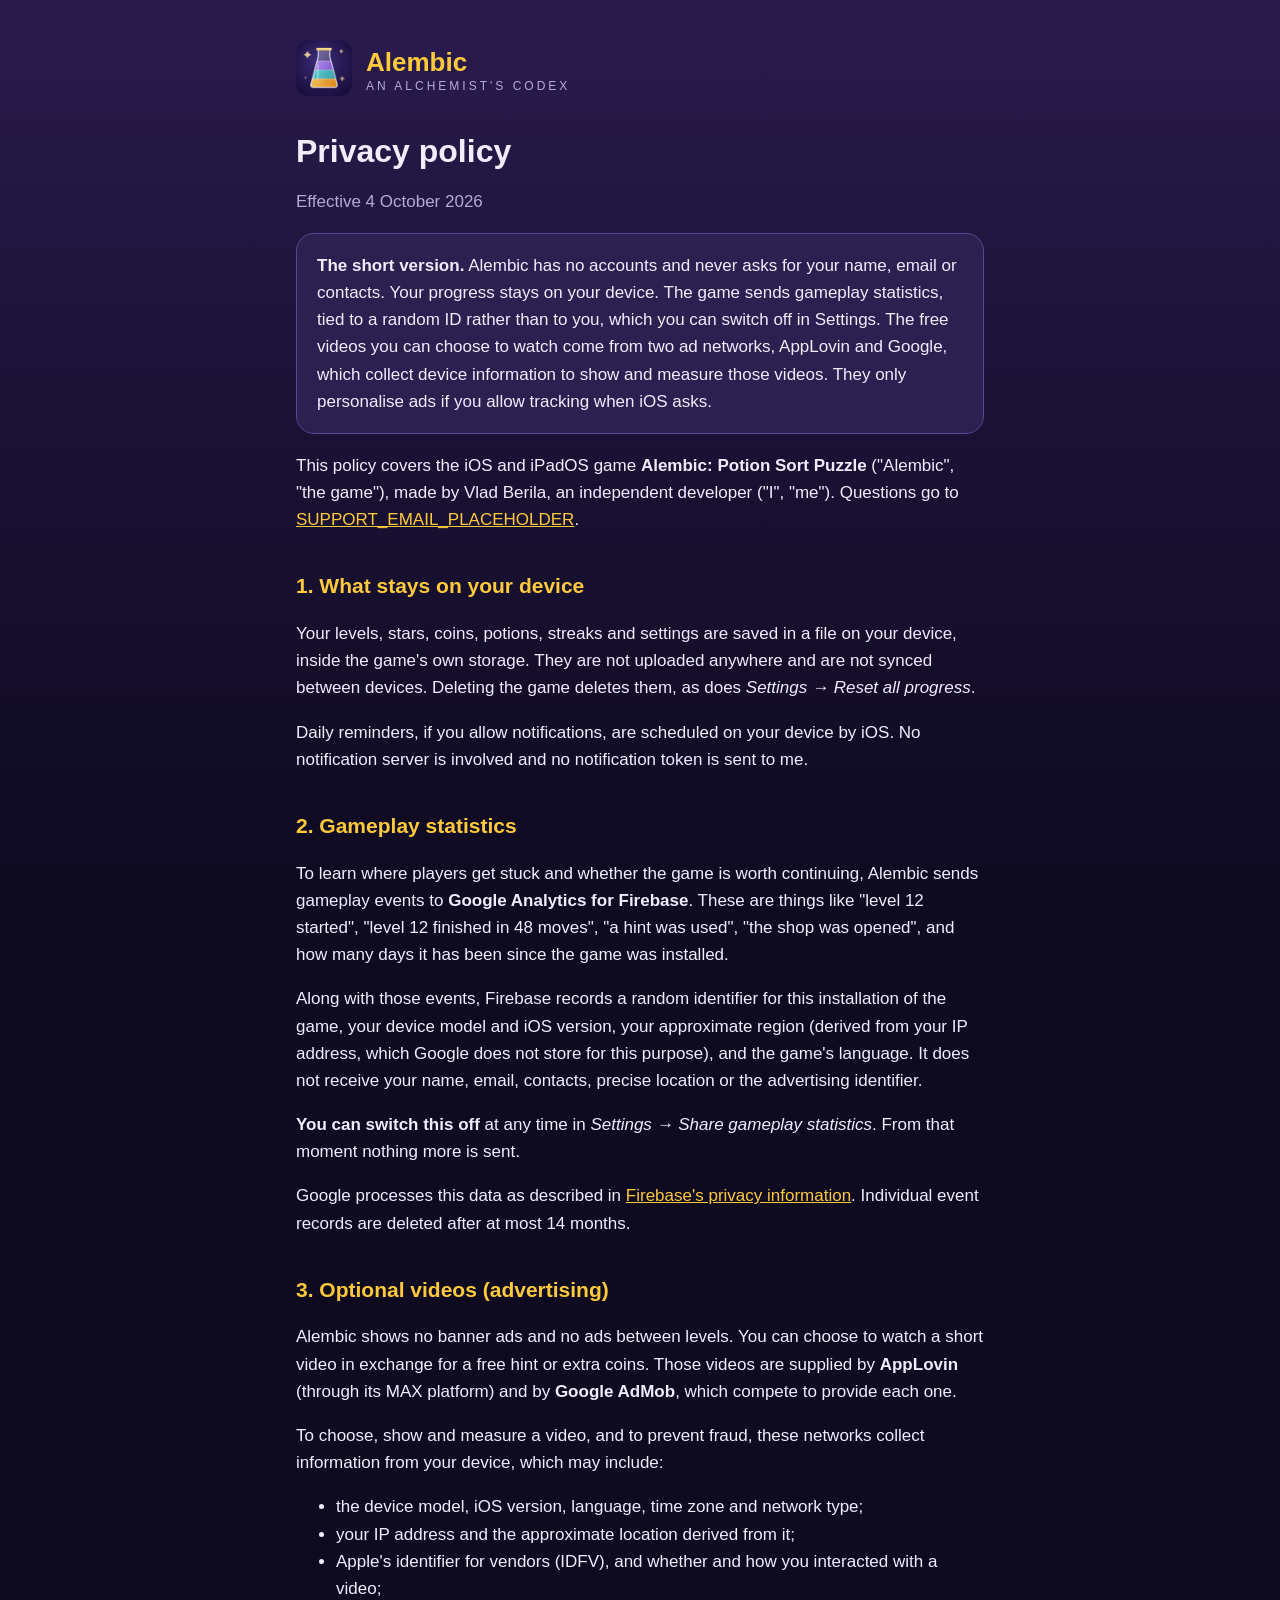
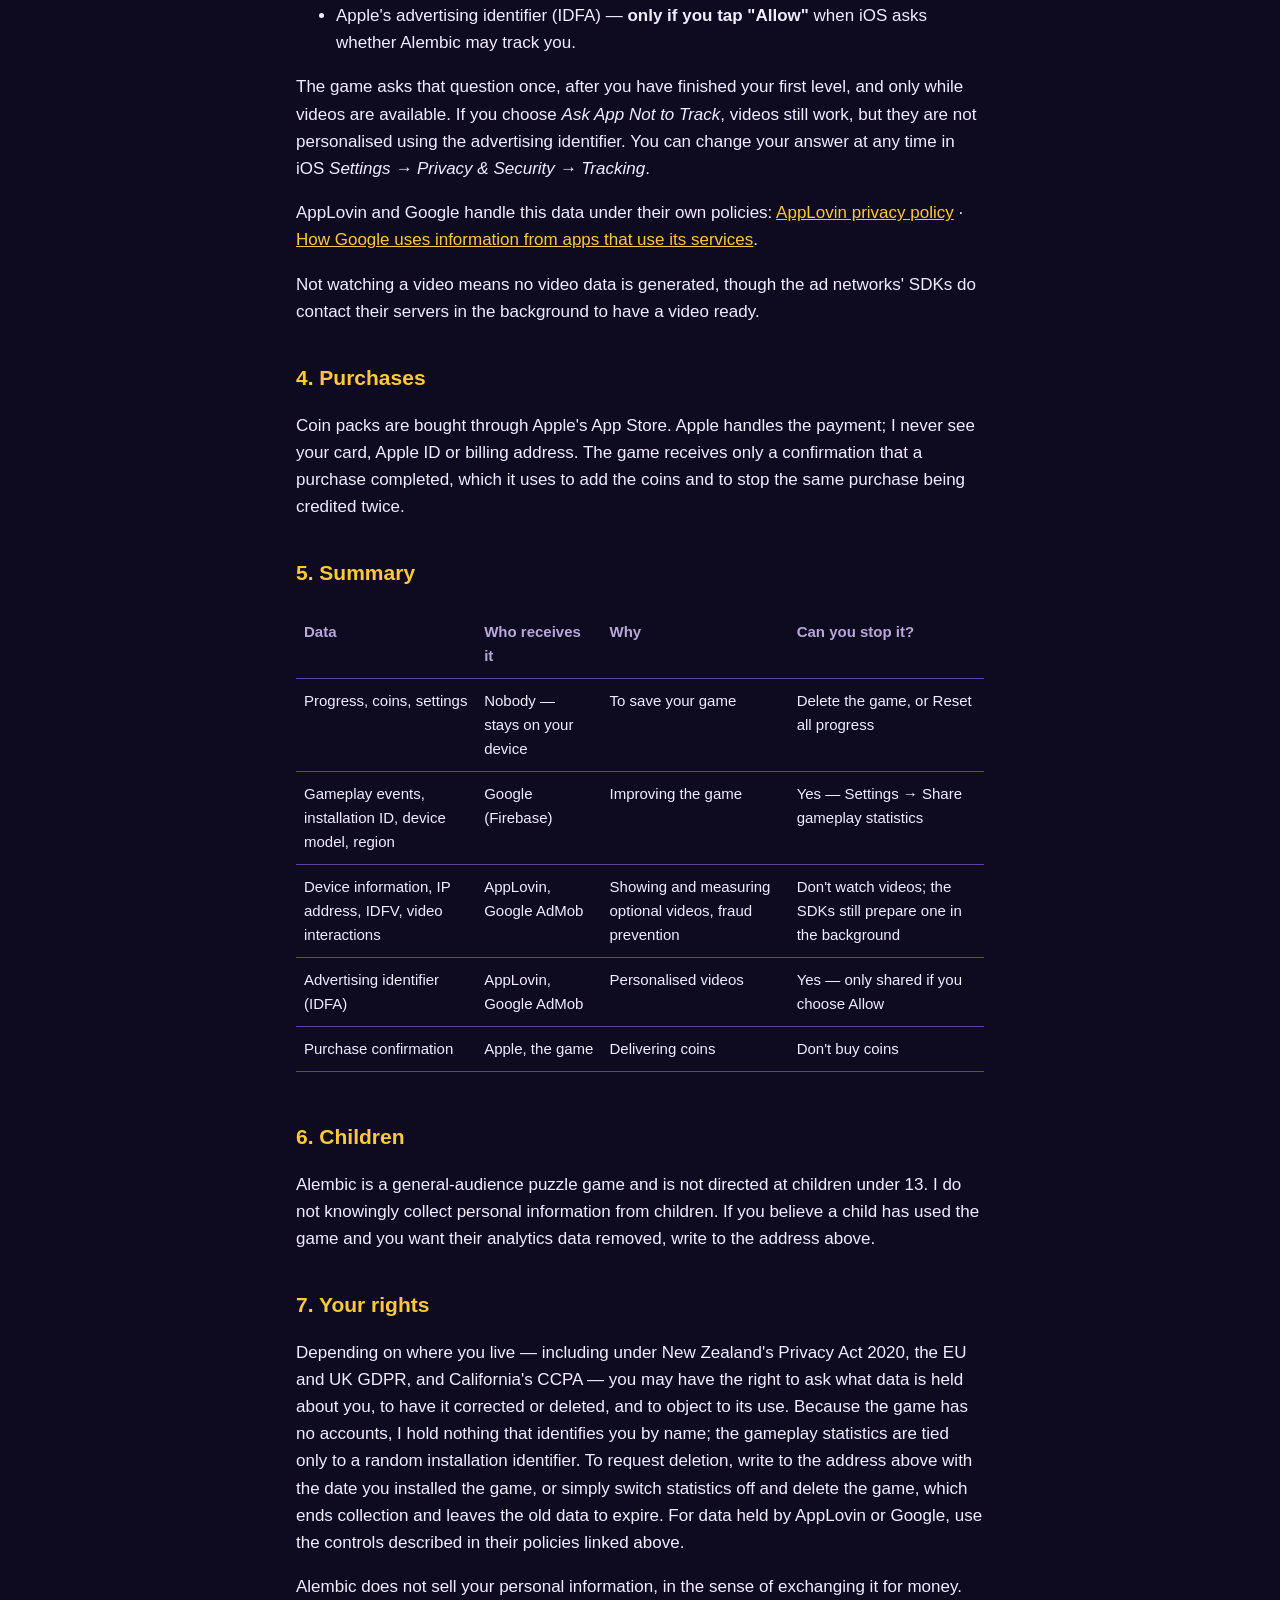
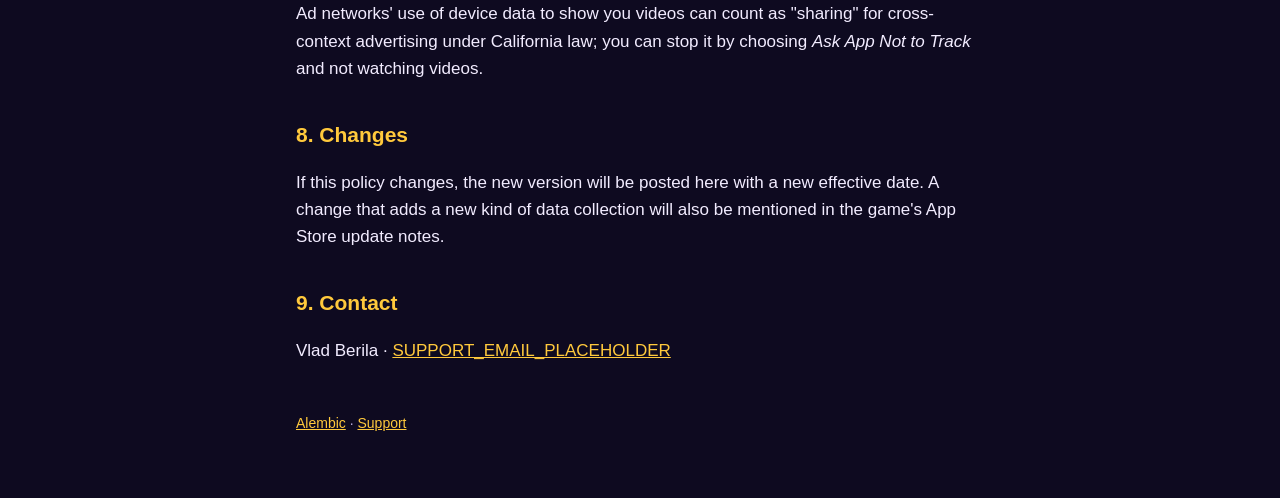
==== privacy.html @ 3e558d86 "Publish site from Alembic docs/ (fc9795d)" ====
<!doctype html>
<html lang="en">
<head>
  <meta charset="utf-8">
  <meta name="viewport" content="width=device-width, initial-scale=1">
  <title>Alembic Privacy Policy</title>
  <meta name="description" content="What Alembic: Potion Sort Puzzle collects, why, and how to turn it off.">
  <link rel="icon" href="icon.png">
  <link rel="stylesheet" href="style.css">
</head>
<body>
<main>
  <header class="brand">
    <a href="./"><img src="icon.png" alt=""></a>
    <a href="./">
      <div class="name">Alembic</div>
      <div class="tagline">An alchemist's codex</div>
    </a>
  </header>

  <h1>Privacy policy</h1>
  <p class="dim">Effective 4 October 2026</p>

  <div class="panel">
    <p><strong>The short version.</strong> Alembic has no accounts and never
    asks for your name, email or contacts. Your progress stays on your device.
    The game sends gameplay statistics, tied to a random ID rather than to
    you, which you can switch off in Settings. The free videos you can choose to watch come from two ad
    networks, AppLovin and Google, which collect device information to show
    and measure those videos. They only personalise ads if you allow tracking
    when iOS asks.</p>
  </div>

  <p>This policy covers the iOS and iPadOS game <strong>Alembic: Potion Sort
  Puzzle</strong> ("Alembic", "the game"), made by Vlad Berila, an independent
  developer ("I", "me"). Questions go to
  <a href="mailto:SUPPORT_EMAIL_PLACEHOLDER">SUPPORT_EMAIL_PLACEHOLDER</a>.</p>

  <h2>1. What stays on your device</h2>
  <p>Your levels, stars, coins, potions, streaks and settings are saved in a
  file on your device, inside the game's own storage. They are not uploaded
  anywhere and are not synced between devices. Deleting the game deletes them,
  as does <em>Settings → Reset all progress</em>.</p>
  <p>Daily reminders, if you allow notifications, are scheduled on your device
  by iOS. No notification server is involved and no notification token is sent
  to me.</p>

  <h2>2. Gameplay statistics</h2>
  <p>To learn where players get stuck and whether the game is worth
  continuing, Alembic sends gameplay events to <strong>Google Analytics for
  Firebase</strong>. These are things like "level 12 started", "level 12
  finished in 48 moves", "a hint was used", "the shop was opened", and how many
  days it has been since the game was installed.</p>
  <p>Along with those events, Firebase records a random identifier for this
  installation of the game, your device model and iOS version, your
  approximate region (derived from your IP address, which Google does not
  store for this purpose), and the game's language. It does not receive your
  name, email, contacts, precise location or the advertising identifier.</p>
  <p><strong>You can switch this off</strong> at any time in <em>Settings →
  Share gameplay statistics</em>. From that moment nothing more is sent.</p>
  <p>Google processes this data as described in
  <a href="https://firebase.google.com/support/privacy">Firebase's privacy
  information</a>. Individual event records are deleted after at most 14
  months.</p>

  <h2>3. Optional videos (advertising)</h2>
  <p>Alembic shows no banner ads and no ads between levels. You can choose to
  watch a short video in exchange for a free hint or extra coins. Those videos
  are supplied by <strong>AppLovin</strong> (through its MAX platform) and by
  <strong>Google AdMob</strong>, which compete to provide each one.</p>
  <p>To choose, show and measure a video, and to prevent fraud, these networks
  collect information from your device, which may include:</p>
  <ul>
    <li>the device model, iOS version, language, time zone and network type;</li>
    <li>your IP address and the approximate location derived from it;</li>
    <li>Apple's identifier for vendors (IDFV), and whether and how you
      interacted with a video;</li>
    <li>Apple's advertising identifier (IDFA) — <strong>only if you tap
      "Allow"</strong> when iOS asks whether Alembic may track you.</li>
  </ul>
  <p>The game asks that question once, after you have finished your first
  level, and only while videos are available. If you choose <em>Ask App Not to
  Track</em>, videos still work, but they are not personalised using the
  advertising identifier. You can change your answer at any time in iOS
  <em>Settings → Privacy &amp; Security → Tracking</em>.</p>
  <p>AppLovin and Google handle this data under their own policies:
  <a href="https://www.applovin.com/privacy/">AppLovin privacy policy</a> ·
  <a href="https://policies.google.com/technologies/partner-sites">How Google
  uses information from apps that use its services</a>.</p>
  <p>Not watching a video means no video data is generated, though the ad
  networks' SDKs do contact their servers in the background to have a video
  ready.</p>

  <h2>4. Purchases</h2>
  <p>Coin packs are bought through Apple's App Store. Apple handles the
  payment; I never see your card, Apple ID or billing address. The game
  receives only a confirmation that a purchase completed, which it uses to add
  the coins and to stop the same purchase being credited twice.</p>

  <h2>5. Summary</h2>
  <div class="table-wrap">
  <table>
    <tr><th>Data</th><th>Who receives it</th><th>Why</th><th>Can you stop it?</th></tr>
    <tr><td>Progress, coins, settings</td><td>Nobody — stays on your device</td>
        <td>To save your game</td><td>Delete the game, or Reset all progress</td></tr>
    <tr><td>Gameplay events, installation ID, device model, region</td>
        <td>Google (Firebase)</td><td>Improving the game</td>
        <td>Yes — Settings → Share gameplay statistics</td></tr>
    <tr><td>Device information, IP address, IDFV, video interactions</td>
        <td>AppLovin, Google AdMob</td><td>Showing and measuring optional
        videos, fraud prevention</td><td>Don't watch videos; the SDKs still
        prepare one in the background</td></tr>
    <tr><td>Advertising identifier (IDFA)</td><td>AppLovin, Google AdMob</td>
        <td>Personalised videos</td><td>Yes — only shared if you choose Allow</td></tr>
    <tr><td>Purchase confirmation</td><td>Apple, the game</td>
        <td>Delivering coins</td><td>Don't buy coins</td></tr>
  </table>
  </div>

  <h2>6. Children</h2>
  <p>Alembic is a general-audience puzzle game and is not directed at children
  under 13. I do not knowingly collect personal information from children. If
  you believe a child has used the game and you want their analytics data
  removed, write to the address above.</p>

  <h2>7. Your rights</h2>
  <p>Depending on where you live — including under New Zealand's Privacy Act
  2020, the EU and UK GDPR, and California's CCPA — you may have the right to
  ask what data is held about you, to have it corrected or deleted, and to
  object to its use. Because the game has no accounts, I hold nothing that
  identifies you by name; the gameplay statistics are tied only to a random
  installation identifier. To request deletion, write to the address above
  with the date you installed the game, or simply switch statistics off and
  delete the game, which ends collection and leaves the old data to expire.
  For data held by AppLovin or Google, use the controls described in their
  policies linked above.</p>
  <p>Alembic does not sell your personal information, in the sense of
  exchanging it for money. Ad networks' use of device data to show you videos
  can count as "sharing" for cross-context advertising under California law;
  you can stop it by choosing <em>Ask App Not to Track</em> and not watching
  videos.</p>

  <h2>8. Changes</h2>
  <p>If this policy changes, the new version will be posted here with a new
  effective date. A change that adds a new kind of data collection will also
  be mentioned in the game's App Store update notes.</p>

  <h2>9. Contact</h2>
  <p>Vlad Berila ·
  <a href="mailto:SUPPORT_EMAIL_PLACEHOLDER">SUPPORT_EMAIL_PLACEHOLDER</a></p>

  <footer>
    <a href="./">Alembic</a> · <a href="support.html">Support</a>
  </footer>
</main>
</body>
</html>
---- style.css ----
:root {
  --bg-top: #2A1B4D;
  --bg-mid: #1B1236;
  --bg-bottom: #0E0A20;
  --panel: #2C2050;
  --panel-stroke: #5B4691;
  --ink: #F2ECFF;
  --ink-dim: #B6A8DA;
  --gold: #FFC93C;
}

* { box-sizing: border-box; }

html { background: var(--bg-bottom); }

body {
  margin: 0;
  min-height: 100vh;
  background: linear-gradient(180deg, var(--bg-top) 0%, var(--bg-mid) 45%, var(--bg-bottom) 100%);
  background-attachment: fixed;
  color: var(--ink);
  font: 17px/1.6 -apple-system, BlinkMacSystemFont, "SF Pro Rounded", "Segoe UI", Roboto, sans-serif;
  -webkit-text-size-adjust: 100%;
}

main {
  max-width: 720px;
  margin: 0 auto;
  padding: 40px 16px 64px;
}

header.brand {
  display: flex;
  align-items: center;
  gap: 14px;
  margin-bottom: 28px;
}
header.brand img { width: 56px; height: 56px; border-radius: 13px; }
header.brand a { color: inherit; text-decoration: none; }
header.brand .name { font-size: 26px; font-weight: 800; color: var(--gold); line-height: 1.1; }
header.brand .tagline { font-size: 12px; letter-spacing: 0.25em; color: var(--ink-dim); text-transform: uppercase; }

h1 { font-size: 32px; line-height: 1.2; margin: 0 0 6px; }
h2 { font-size: 21px; margin: 36px 0 8px; color: var(--gold); }
h3 { font-size: 17px; margin: 22px 0 4px; }
p, li { color: var(--ink); }
.dim { color: var(--ink-dim); }
a { color: var(--gold); }

.panel {
  background: var(--panel);
  border: 1px solid var(--panel-stroke);
  border-radius: 18px;
  padding: 18px 20px;
  margin: 18px 0;
}
.panel p:first-child { margin-top: 0; }
.panel p:last-child { margin-bottom: 0; }

table { width: 100%; border-collapse: collapse; margin: 12px 0; font-size: 15px; }
th, td { text-align: left; vertical-align: top; padding: 10px 8px; border-bottom: 1px solid var(--panel-stroke); }
th { color: var(--ink-dim); font-weight: 600; }
.table-wrap { overflow-x: auto; }

nav.links { display: flex; flex-wrap: wrap; gap: 10px; margin: 24px 0; }
nav.links a {
  padding: 10px 18px;
  border: 1.5px solid var(--panel-stroke);
  border-radius: 999px;
  background: rgba(44, 32, 80, 0.9);
  color: var(--ink);
  text-decoration: none;
  font-weight: 700;
}
nav.links a.primary { background: var(--gold); border-color: var(--gold); color: #2A1B00; }

footer { margin-top: 48px; font-size: 14px; color: var(--ink-dim); }

@media (max-width: 480px) {
  h1 { font-size: 27px; }
  body { font-size: 16px; }
}
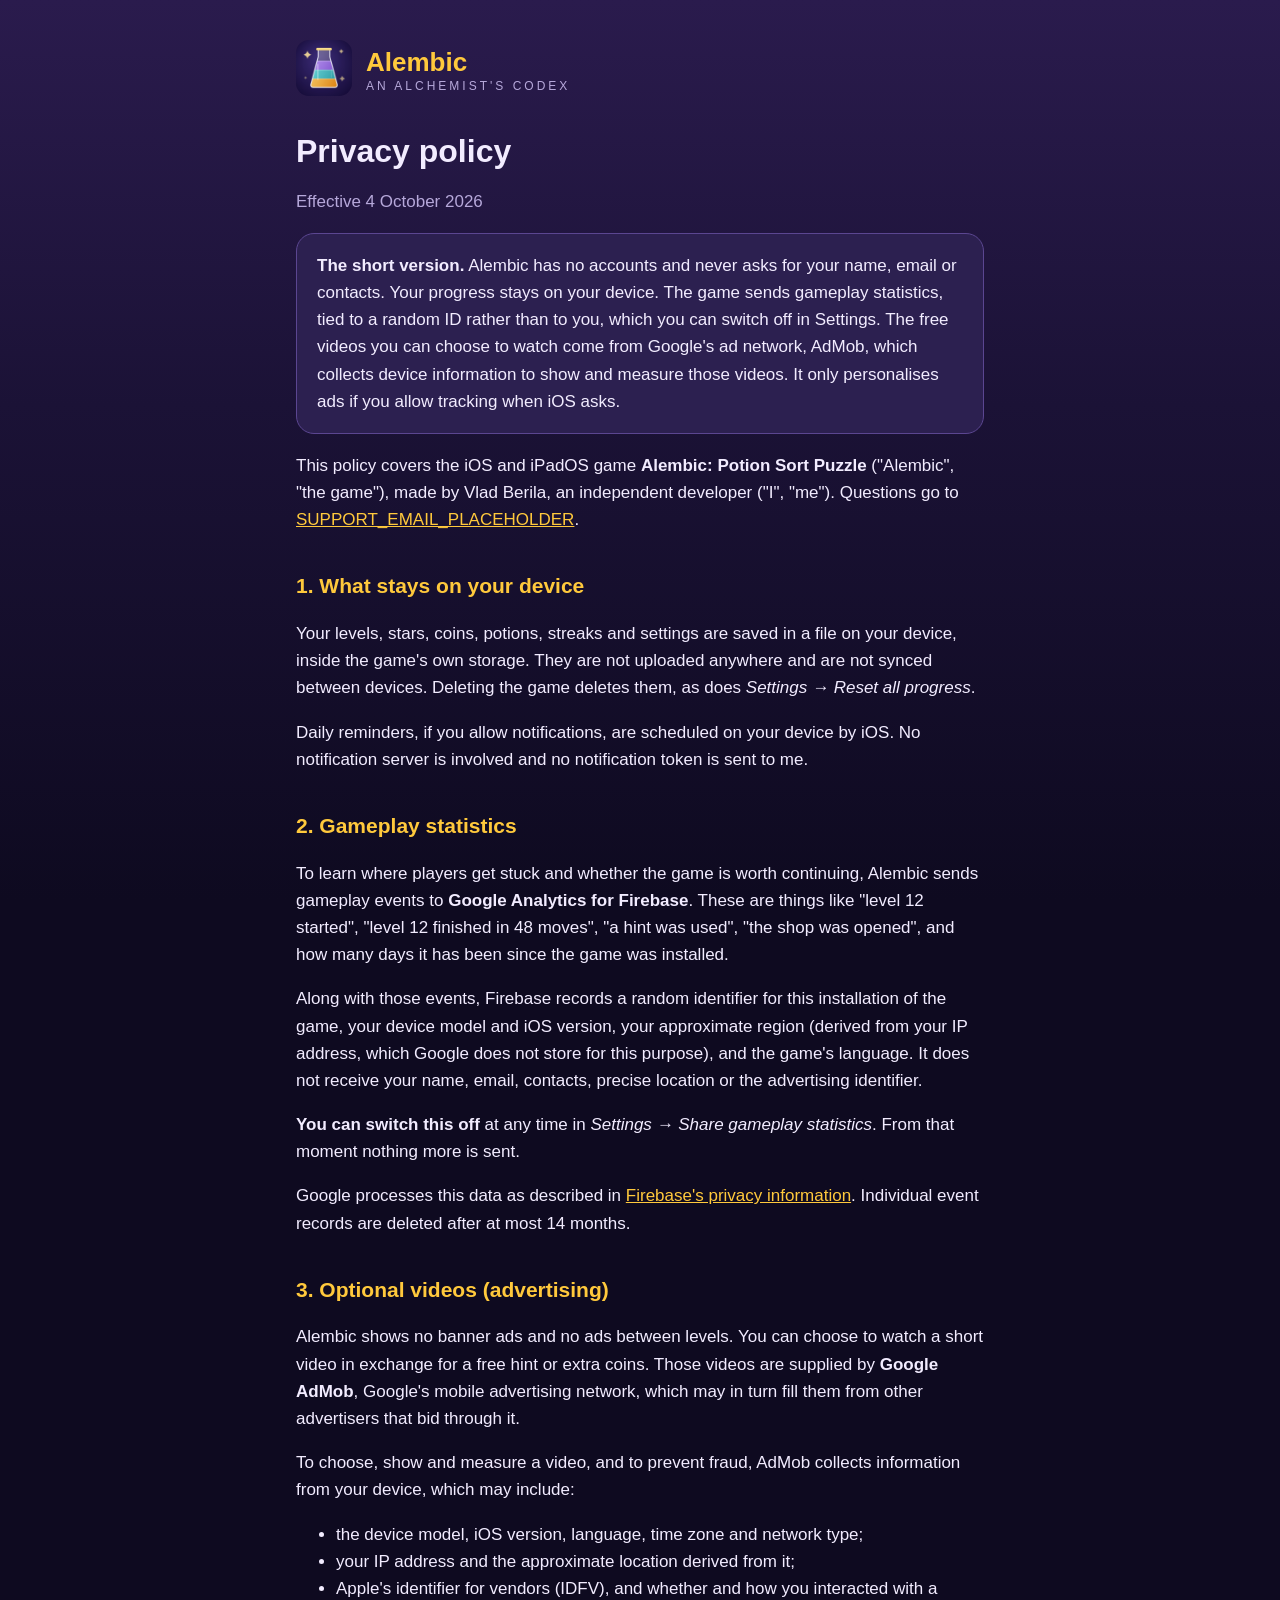
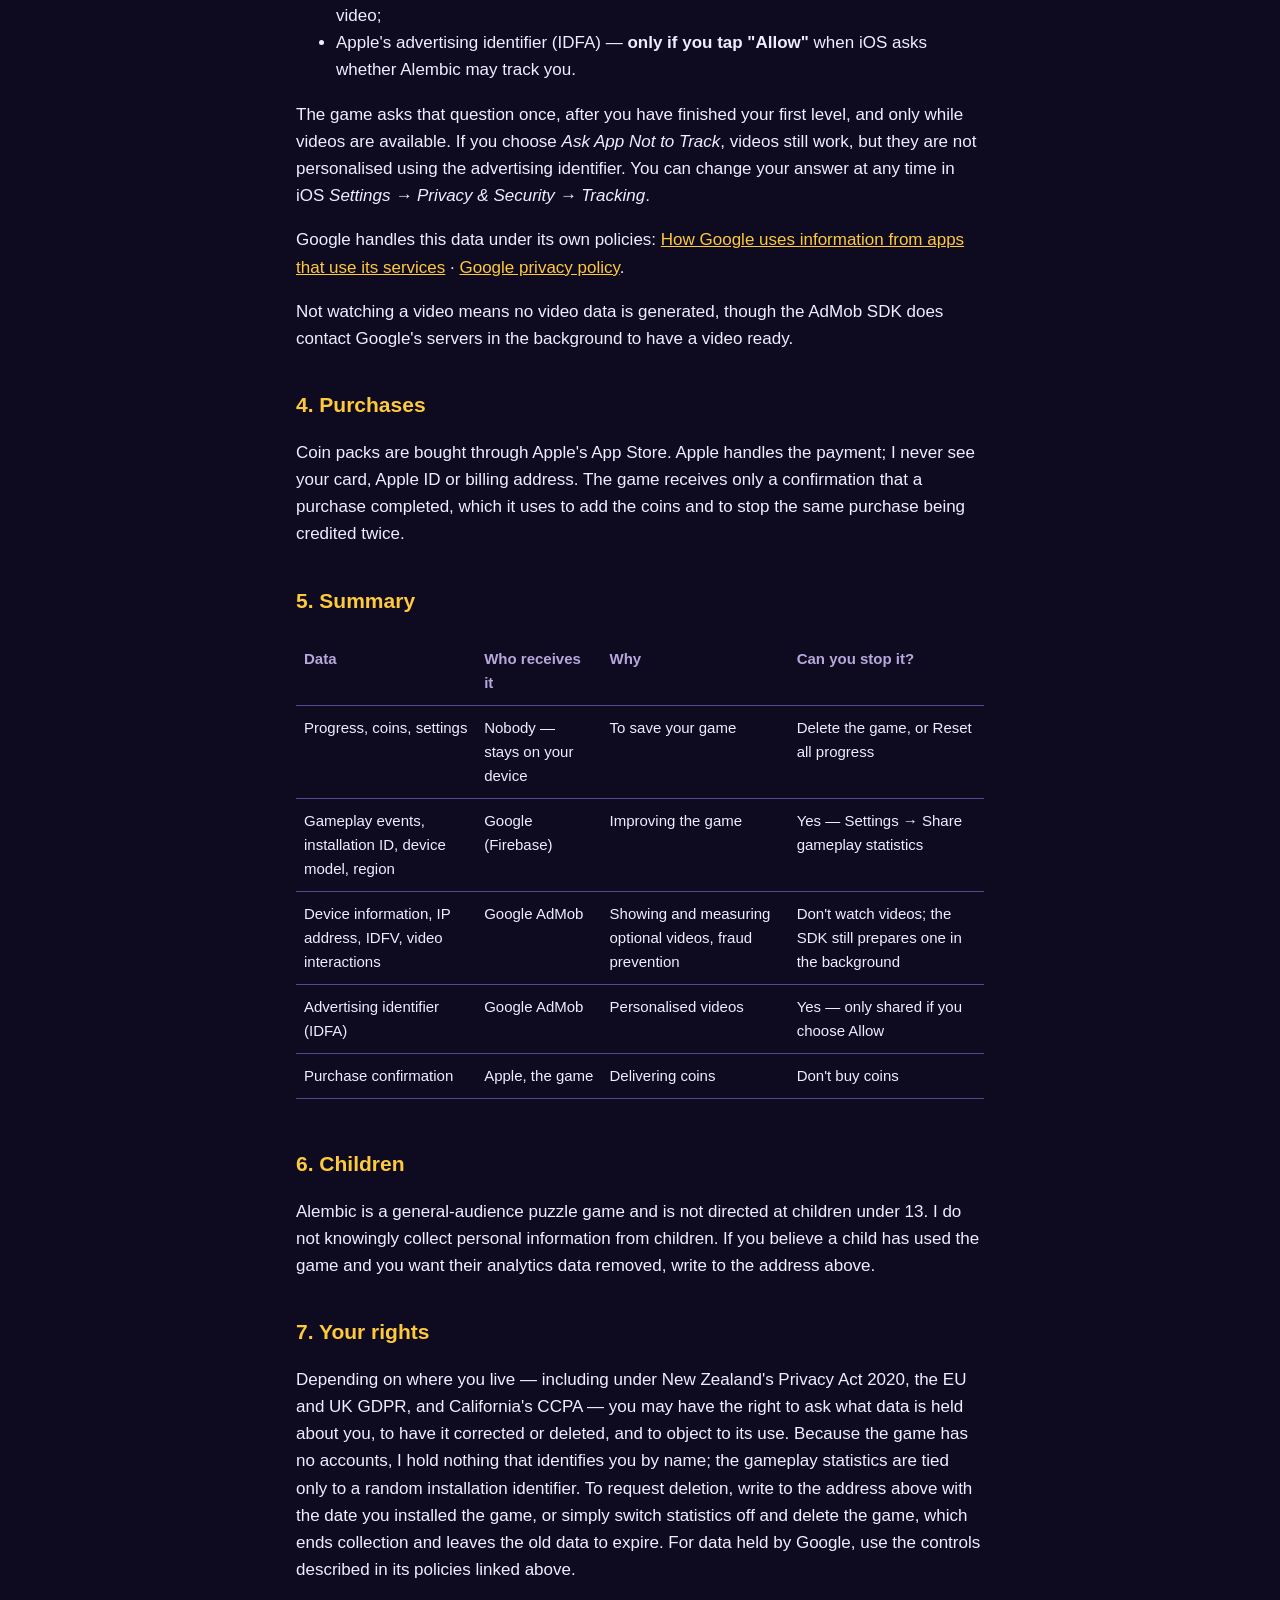
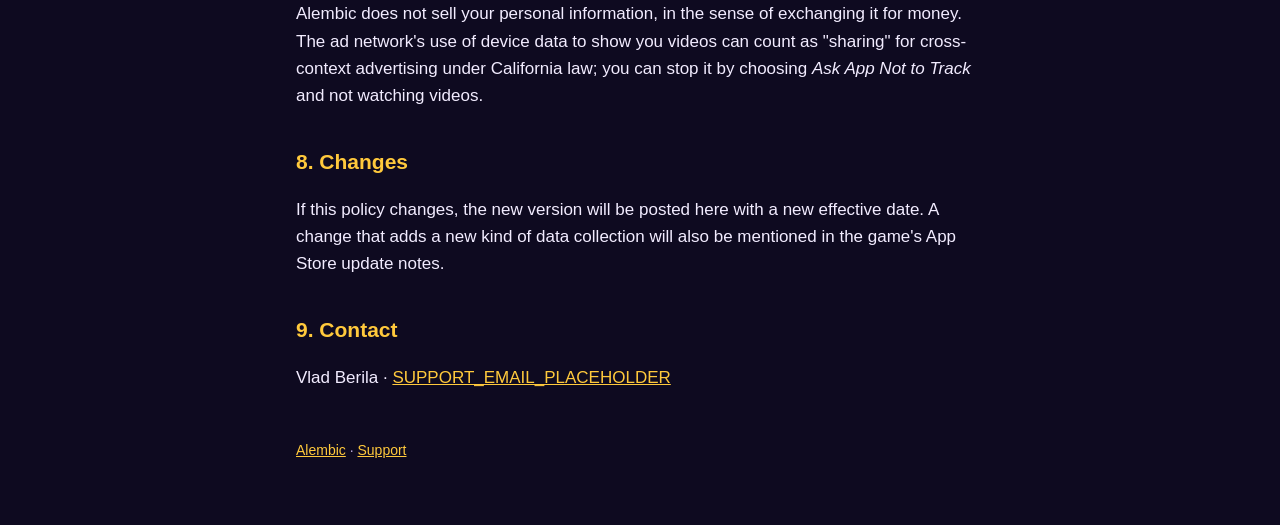
==== commit 51f40594: "Publish site from Alembic docs/ (b9426d5)" ====
--- a/privacy.html
+++ b/privacy.html
@@ -25,10 +25,10 @@
     <p><strong>The short version.</strong> Alembic has no accounts and never
     asks for your name, email or contacts. Your progress stays on your device.
     The game sends gameplay statistics, tied to a random ID rather than to
-    you, which you can switch off in Settings. The free videos you can choose to watch come from two ad
-    networks, AppLovin and Google, which collect device information to show
-    and measure those videos. They only personalise ads if you allow tracking
-    when iOS asks.</p>
+    you, which you can switch off in Settings. The free videos you can choose
+    to watch come from Google's ad network, AdMob, which collects device
+    information to show and measure those videos. It only personalises ads if
+    you allow tracking when iOS asks.</p>
   </div>
 
   <p>This policy covers the iOS and iPadOS game <strong>Alembic: Potion Sort
@@ -66,10 +66,11 @@
   <h2>3. Optional videos (advertising)</h2>
   <p>Alembic shows no banner ads and no ads between levels. You can choose to
   watch a short video in exchange for a free hint or extra coins. Those videos
-  are supplied by <strong>AppLovin</strong> (through its MAX platform) and by
-  <strong>Google AdMob</strong>, which compete to provide each one.</p>
-  <p>To choose, show and measure a video, and to prevent fraud, these networks
-  collect information from your device, which may include:</p>
+  are supplied by <strong>Google AdMob</strong>, Google's mobile advertising
+  network, which may in turn fill them from other advertisers that bid
+  through it.</p>
+  <p>To choose, show and measure a video, and to prevent fraud, AdMob collects
+  information from your device, which may include:</p>
   <ul>
     <li>the device model, iOS version, language, time zone and network type;</li>
     <li>your IP address and the approximate location derived from it;</li>
@@ -83,12 +84,12 @@
   Track</em>, videos still work, but they are not personalised using the
   advertising identifier. You can change your answer at any time in iOS
   <em>Settings → Privacy &amp; Security → Tracking</em>.</p>
-  <p>AppLovin and Google handle this data under their own policies:
-  <a href="https://www.applovin.com/privacy/">AppLovin privacy policy</a> ·
+  <p>Google handles this data under its own policies:
   <a href="https://policies.google.com/technologies/partner-sites">How Google
-  uses information from apps that use its services</a>.</p>
-  <p>Not watching a video means no video data is generated, though the ad
-  networks' SDKs do contact their servers in the background to have a video
+  uses information from apps that use its services</a> ·
+  <a href="https://policies.google.com/privacy">Google privacy policy</a>.</p>
+  <p>Not watching a video means no video data is generated, though the AdMob
+  SDK does contact Google's servers in the background to have a video
   ready.</p>
 
   <h2>4. Purchases</h2>
@@ -107,10 +108,10 @@
         <td>Google (Firebase)</td><td>Improving the game</td>
         <td>Yes — Settings → Share gameplay statistics</td></tr>
     <tr><td>Device information, IP address, IDFV, video interactions</td>
-        <td>AppLovin, Google AdMob</td><td>Showing and measuring optional
-        videos, fraud prevention</td><td>Don't watch videos; the SDKs still
-        prepare one in the background</td></tr>
-    <tr><td>Advertising identifier (IDFA)</td><td>AppLovin, Google AdMob</td>
+        <td>Google AdMob</td><td>Showing and measuring optional
+        videos, fraud prevention</td><td>Don't watch videos; the SDK still
+        prepares one in the background</td></tr>
+    <tr><td>Advertising identifier (IDFA)</td><td>Google AdMob</td>
         <td>Personalised videos</td><td>Yes — only shared if you choose Allow</td></tr>
     <tr><td>Purchase confirmation</td><td>Apple, the game</td>
         <td>Delivering coins</td><td>Don't buy coins</td></tr>
@@ -132,10 +133,10 @@
   installation identifier. To request deletion, write to the address above
   with the date you installed the game, or simply switch statistics off and
   delete the game, which ends collection and leaves the old data to expire.
-  For data held by AppLovin or Google, use the controls described in their
-  policies linked above.</p>
+  For data held by Google, use the controls described in its policies linked
+  above.</p>
   <p>Alembic does not sell your personal information, in the sense of
-  exchanging it for money. Ad networks' use of device data to show you videos
+  exchanging it for money. The ad network's use of device data to show you videos
   can count as "sharing" for cross-context advertising under California law;
   you can stop it by choosing <em>Ask App Not to Track</em> and not watching
   videos.</p>
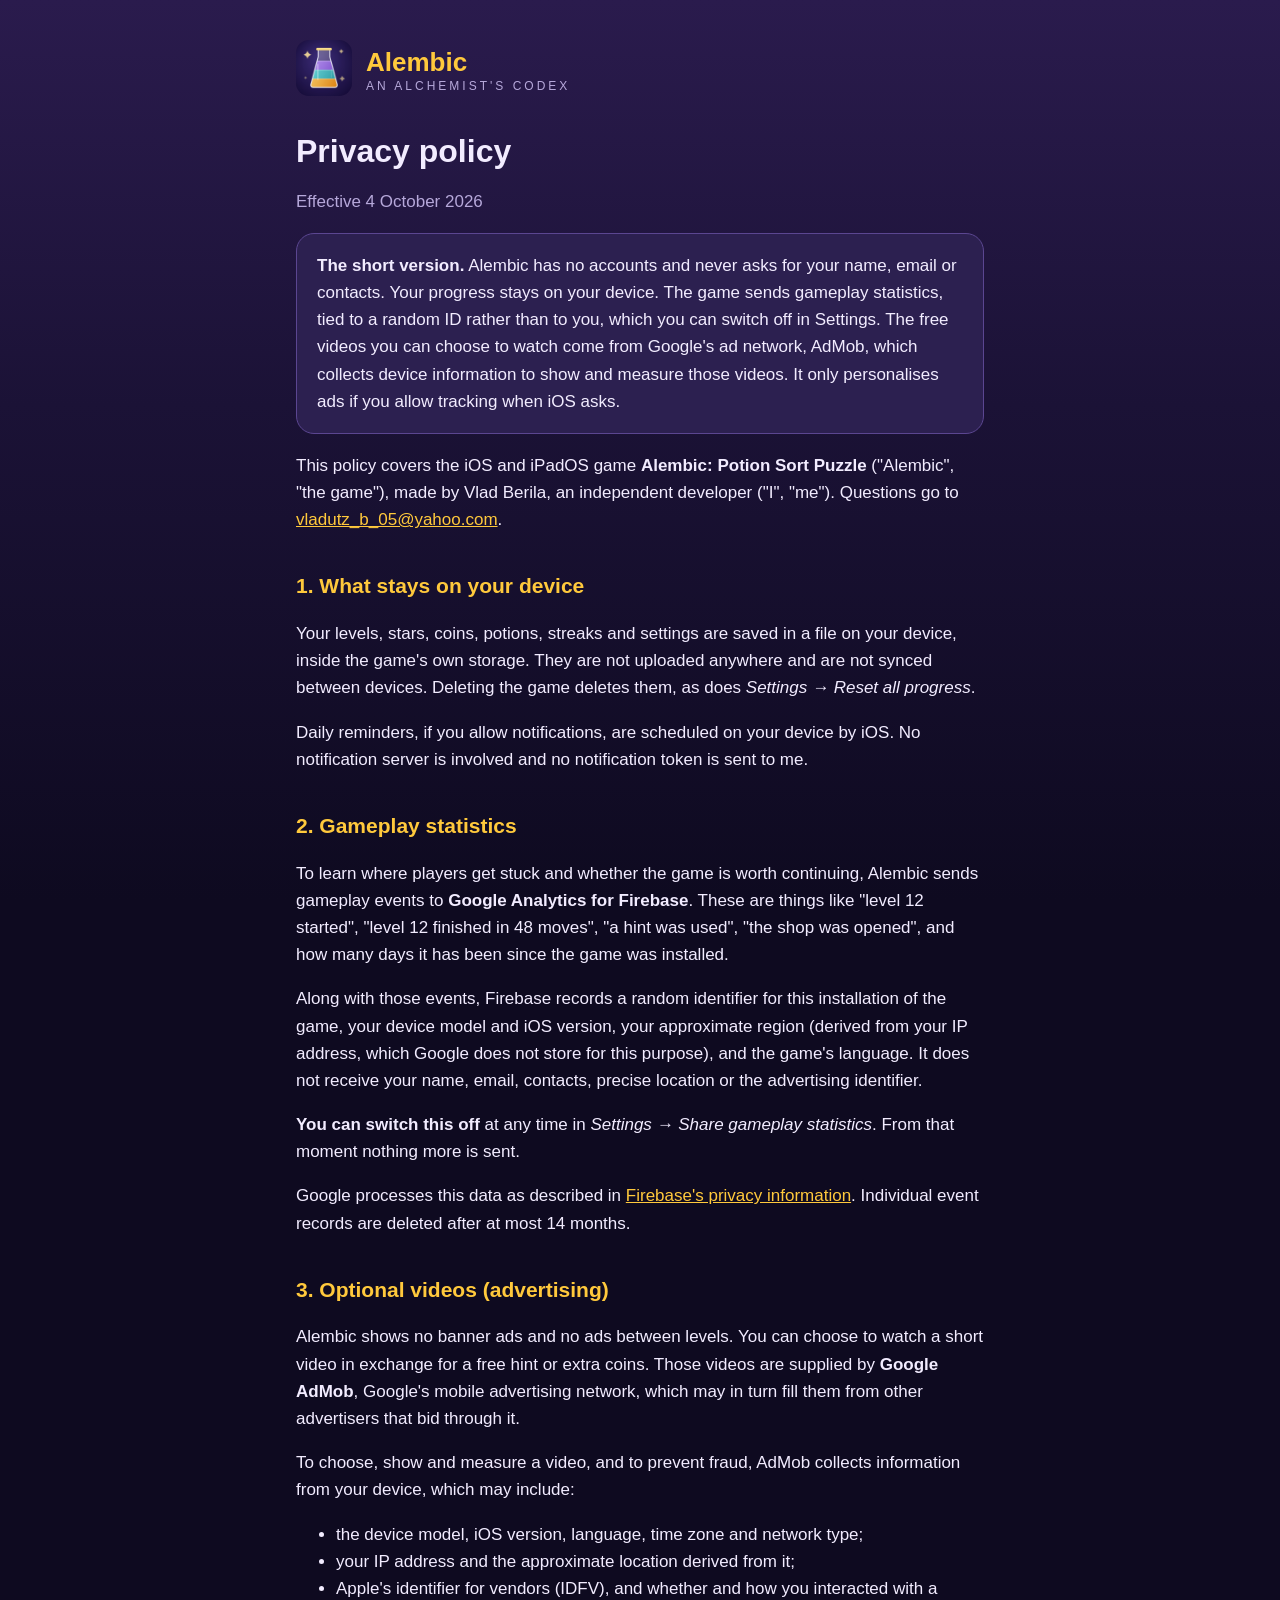
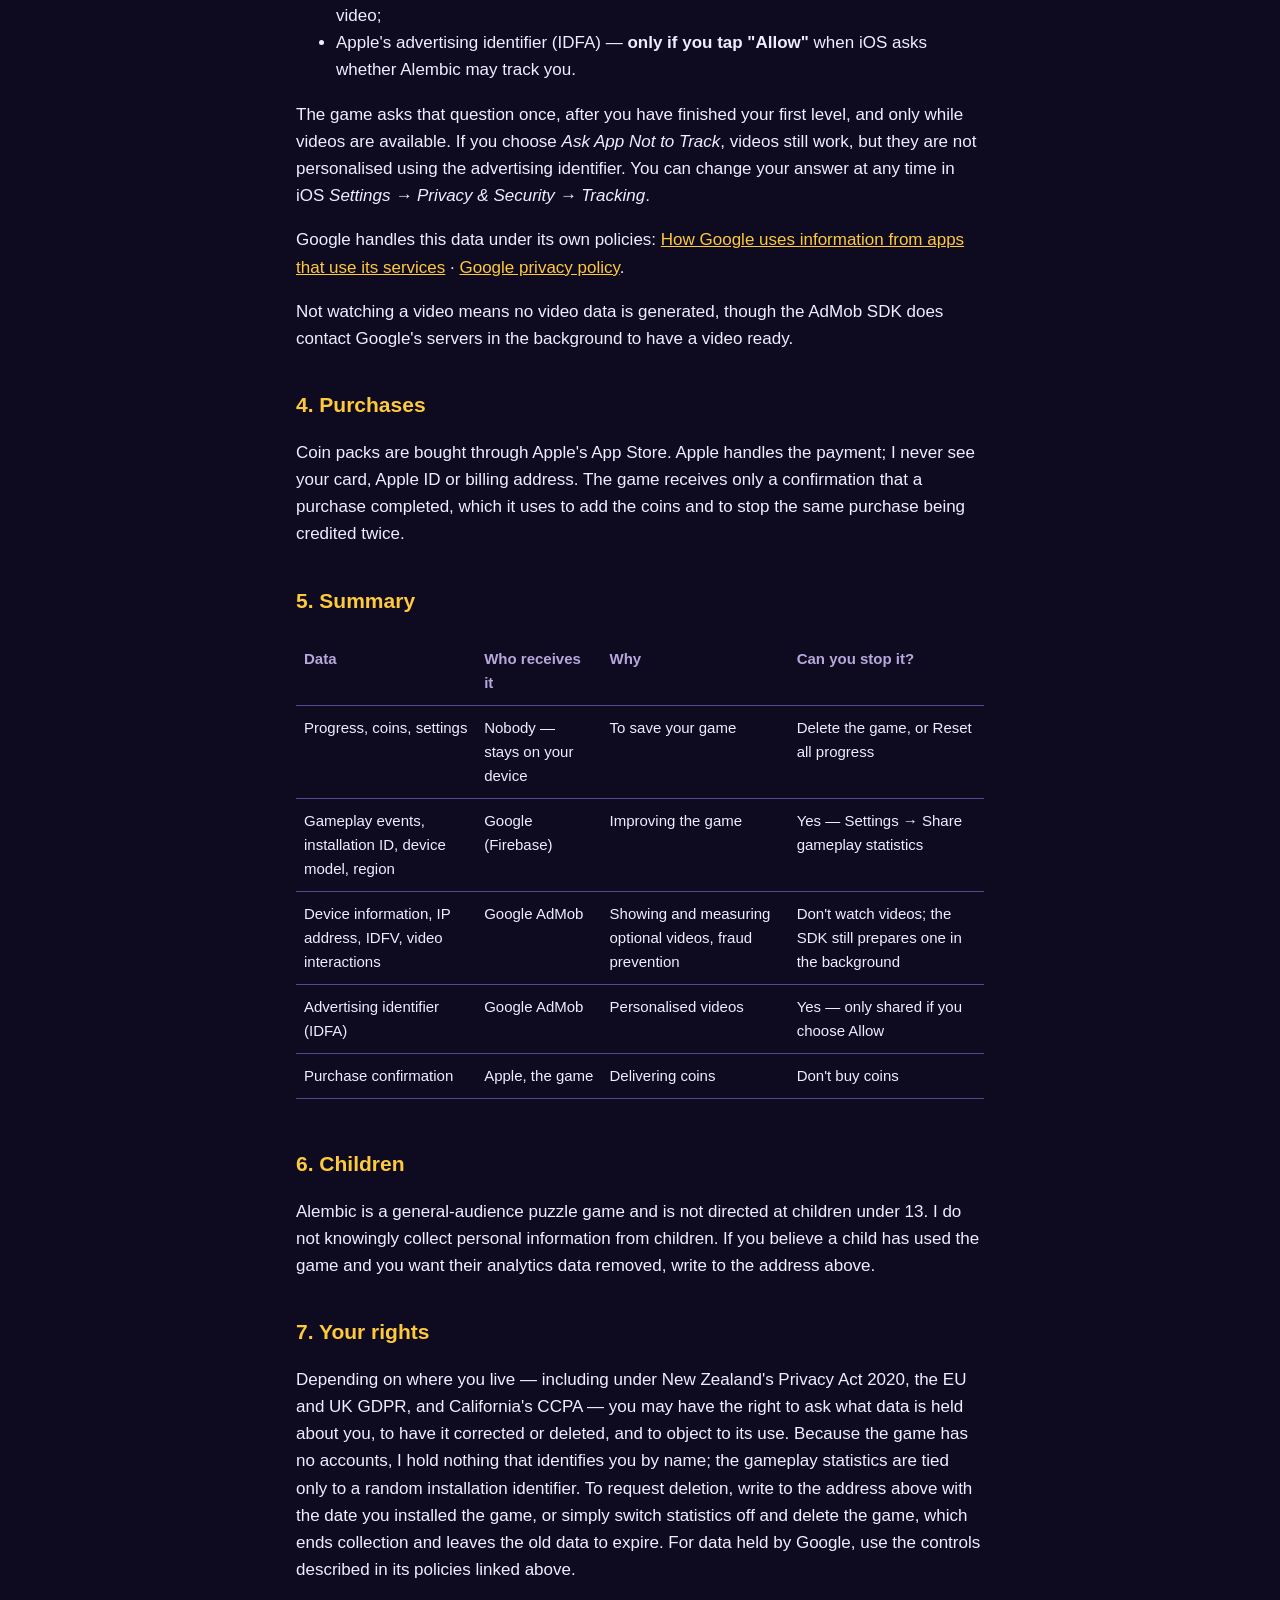
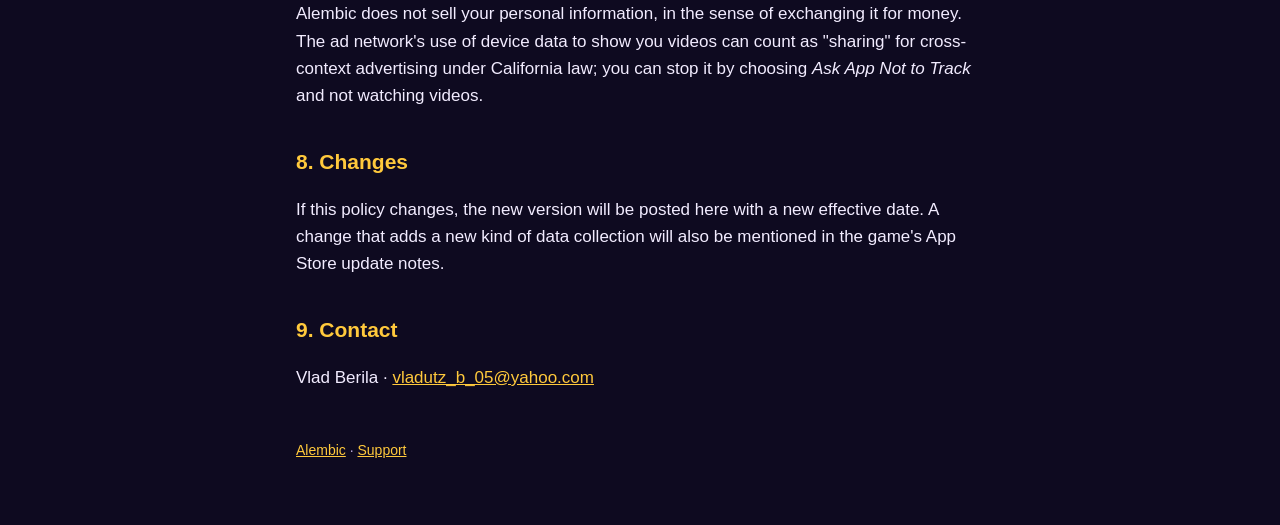
==== commit b83287ce: "Publish site from Alembic docs/ (bde9996)" ====
--- a/privacy.html
+++ b/privacy.html
@@ -34,7 +34,7 @@
   <p>This policy covers the iOS and iPadOS game <strong>Alembic: Potion Sort
   Puzzle</strong> ("Alembic", "the game"), made by Vlad Berila, an independent
   developer ("I", "me"). Questions go to
-  <a href="mailto:SUPPORT_EMAIL_PLACEHOLDER">SUPPORT_EMAIL_PLACEHOLDER</a>.</p>
+  <a href="mailto:vladutz_b_05@yahoo.com">vladutz_b_05@yahoo.com</a>.</p>
 
   <h2>1. What stays on your device</h2>
   <p>Your levels, stars, coins, potions, streaks and settings are saved in a
@@ -148,7 +148,7 @@
 
   <h2>9. Contact</h2>
   <p>Vlad Berila ·
-  <a href="mailto:SUPPORT_EMAIL_PLACEHOLDER">SUPPORT_EMAIL_PLACEHOLDER</a></p>
+  <a href="mailto:vladutz_b_05@yahoo.com">vladutz_b_05@yahoo.com</a></p>
 
   <footer>
     <a href="./">Alembic</a> · <a href="support.html">Support</a>
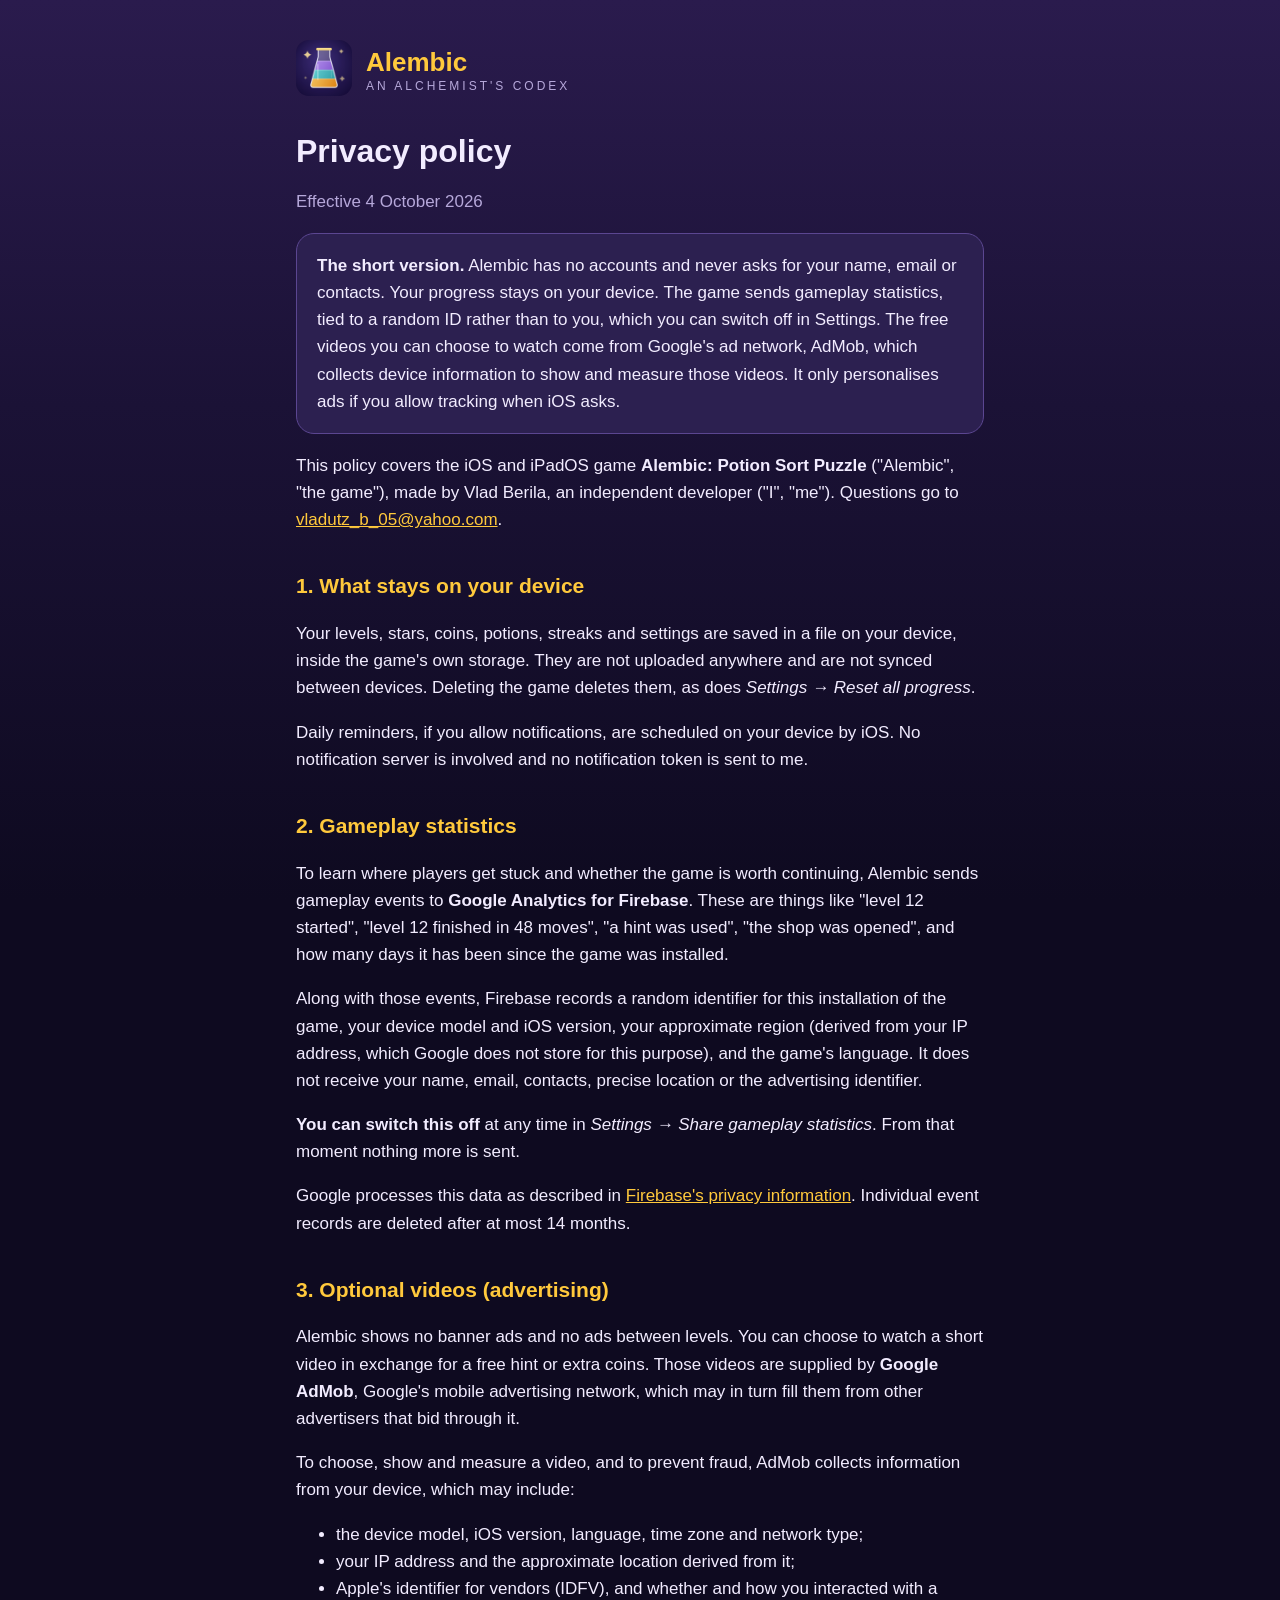
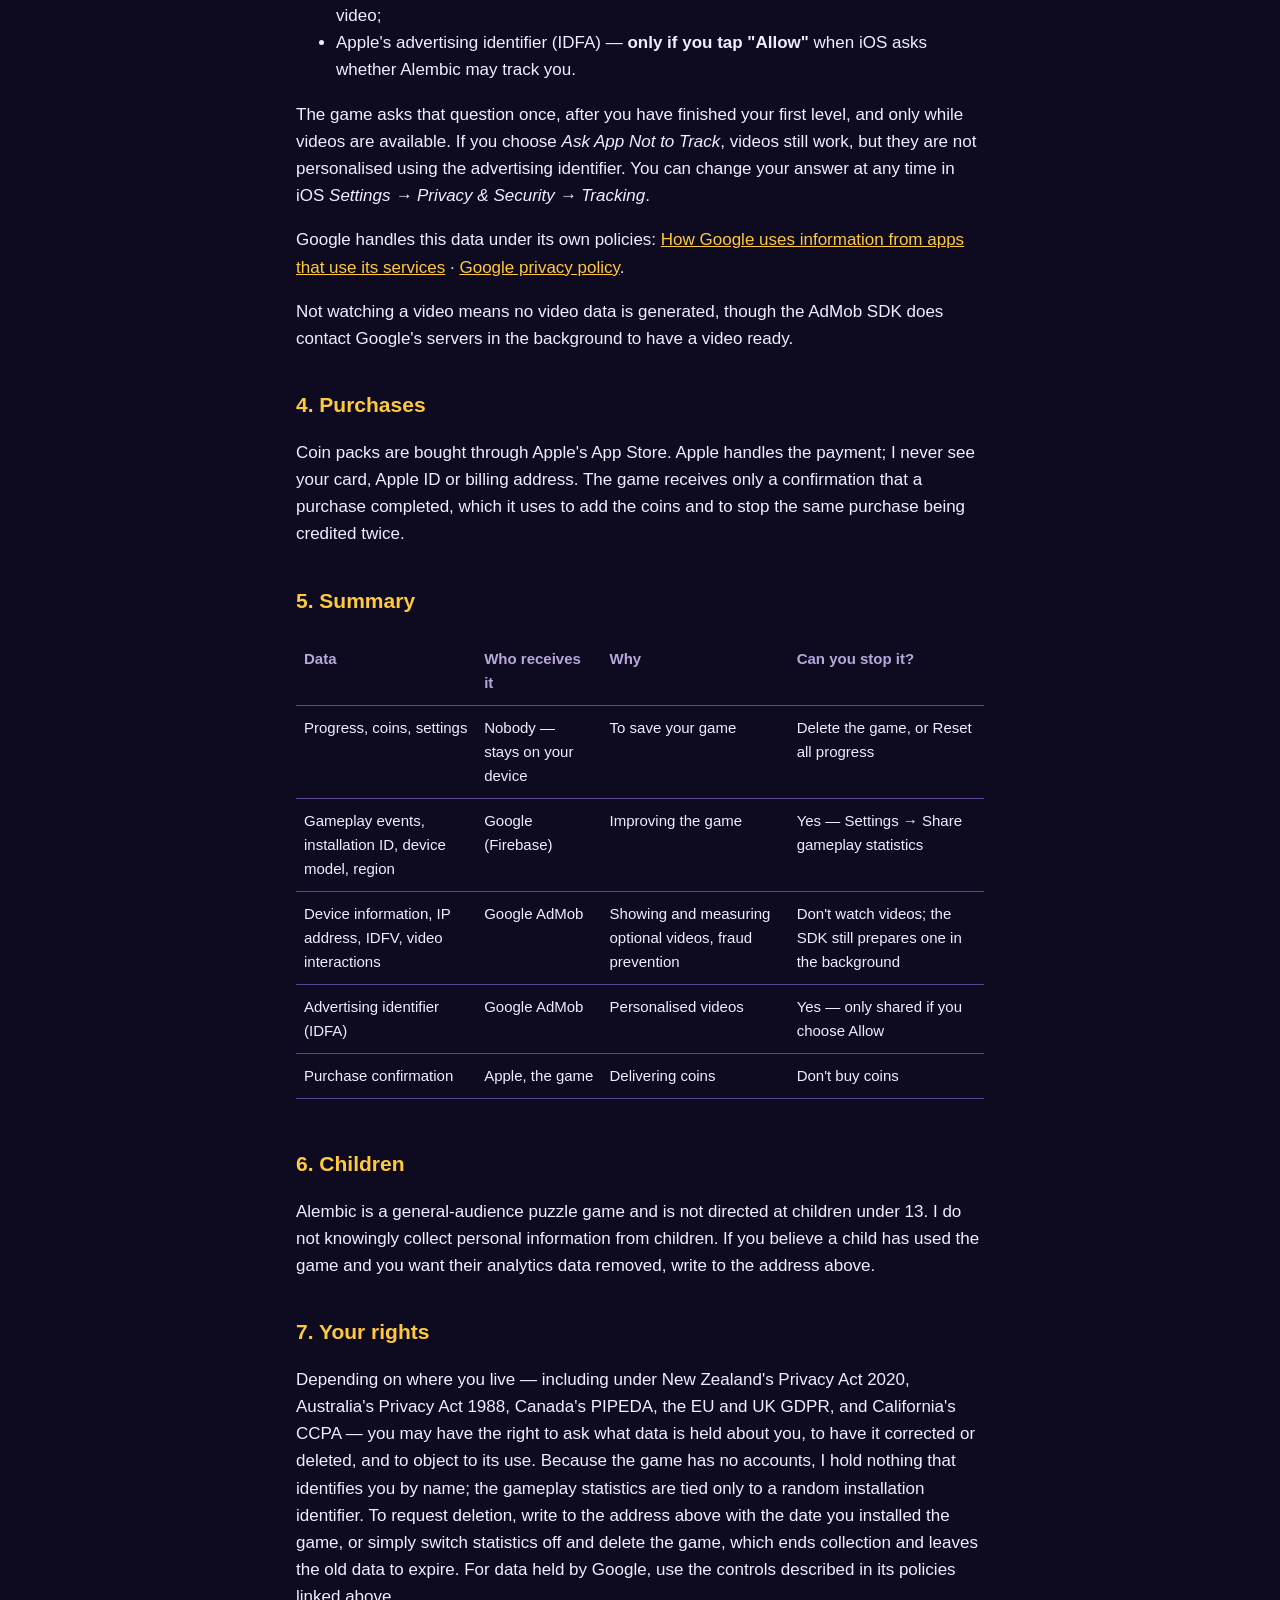
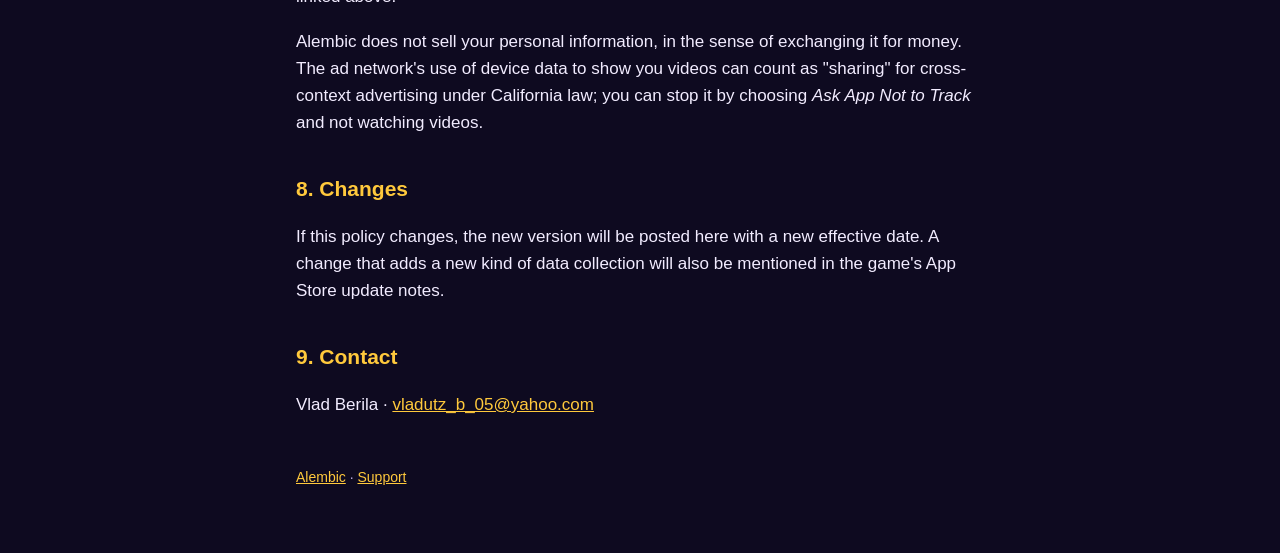
==== commit bc15131c: "Publish site from Alembic docs/ (0f83d29)" ====
--- a/privacy.html
+++ b/privacy.html
@@ -126,7 +126,8 @@
 
   <h2>7. Your rights</h2>
   <p>Depending on where you live — including under New Zealand's Privacy Act
-  2020, the EU and UK GDPR, and California's CCPA — you may have the right to
+  2020, Australia's Privacy Act 1988, Canada's PIPEDA, the EU and UK GDPR,
+  and California's CCPA — you may have the right to
   ask what data is held about you, to have it corrected or deleted, and to
   object to its use. Because the game has no accounts, I hold nothing that
   identifies you by name; the gameplay statistics are tied only to a random
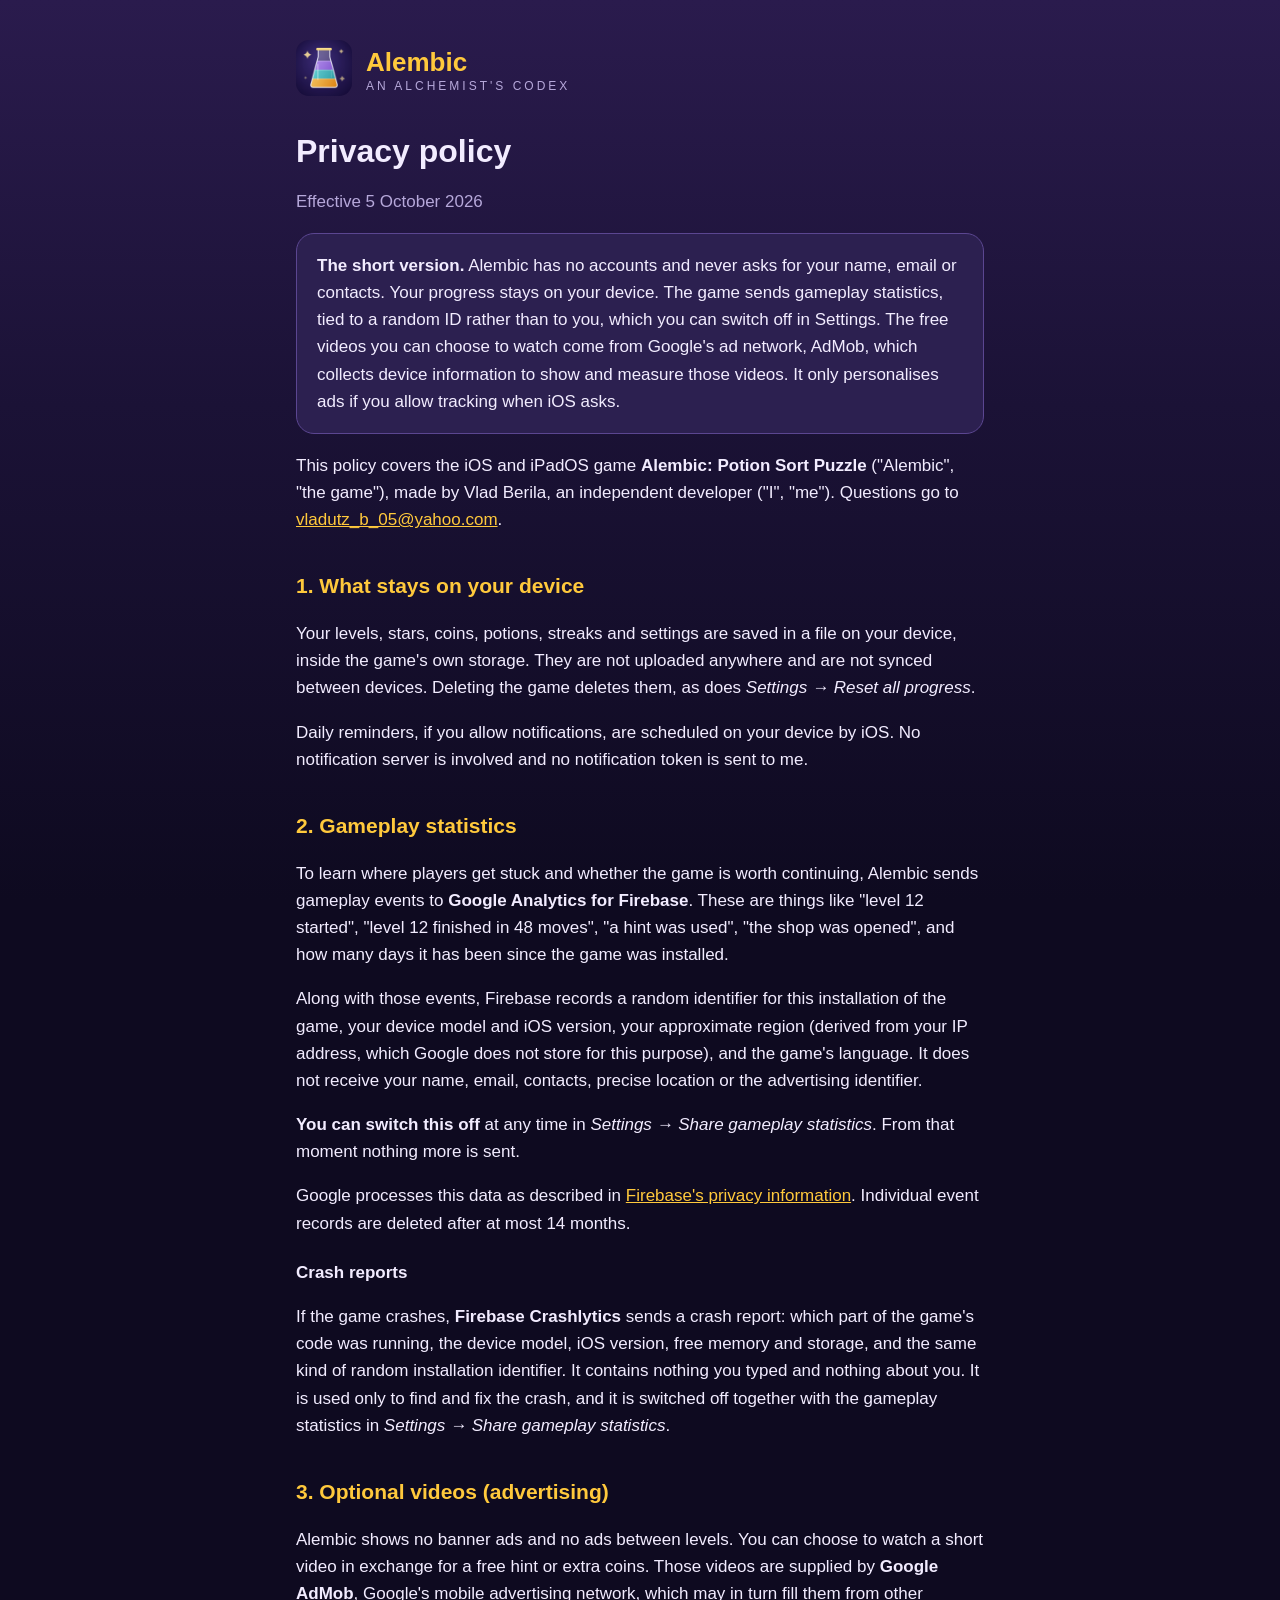
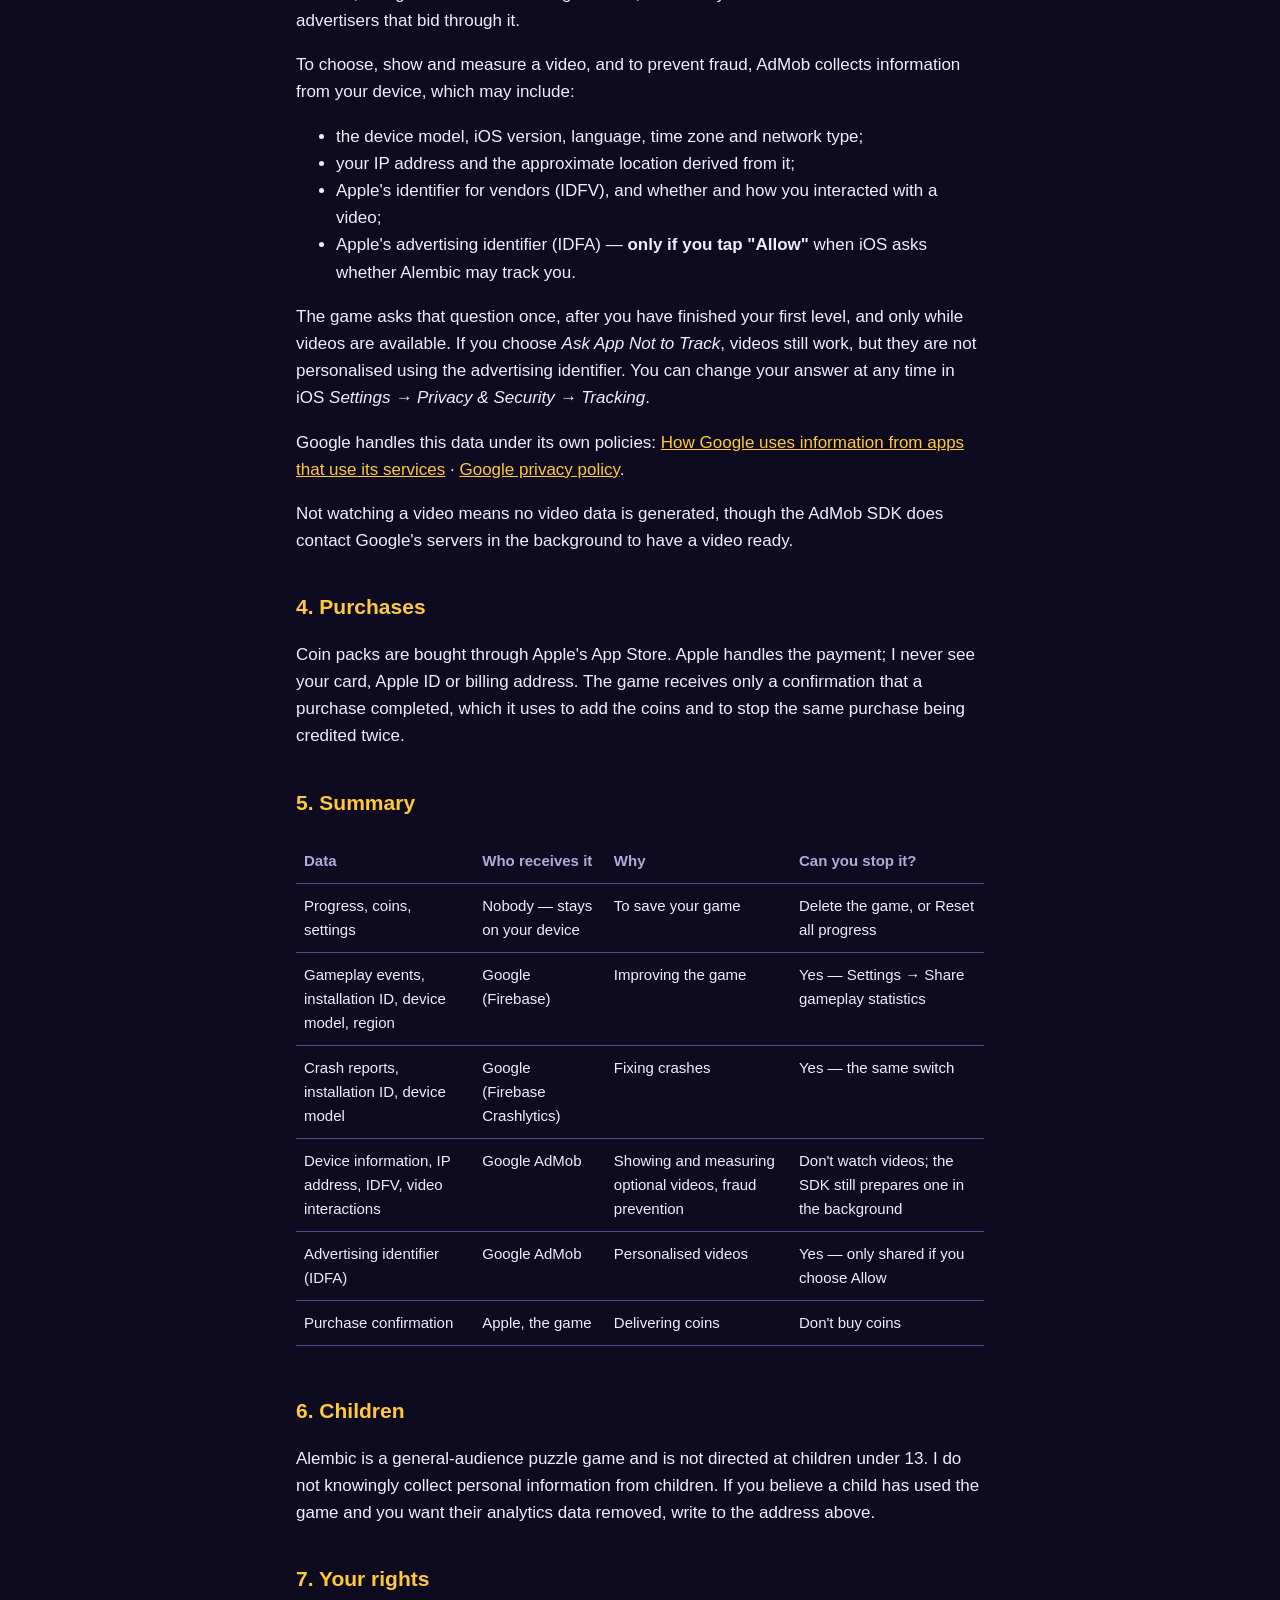
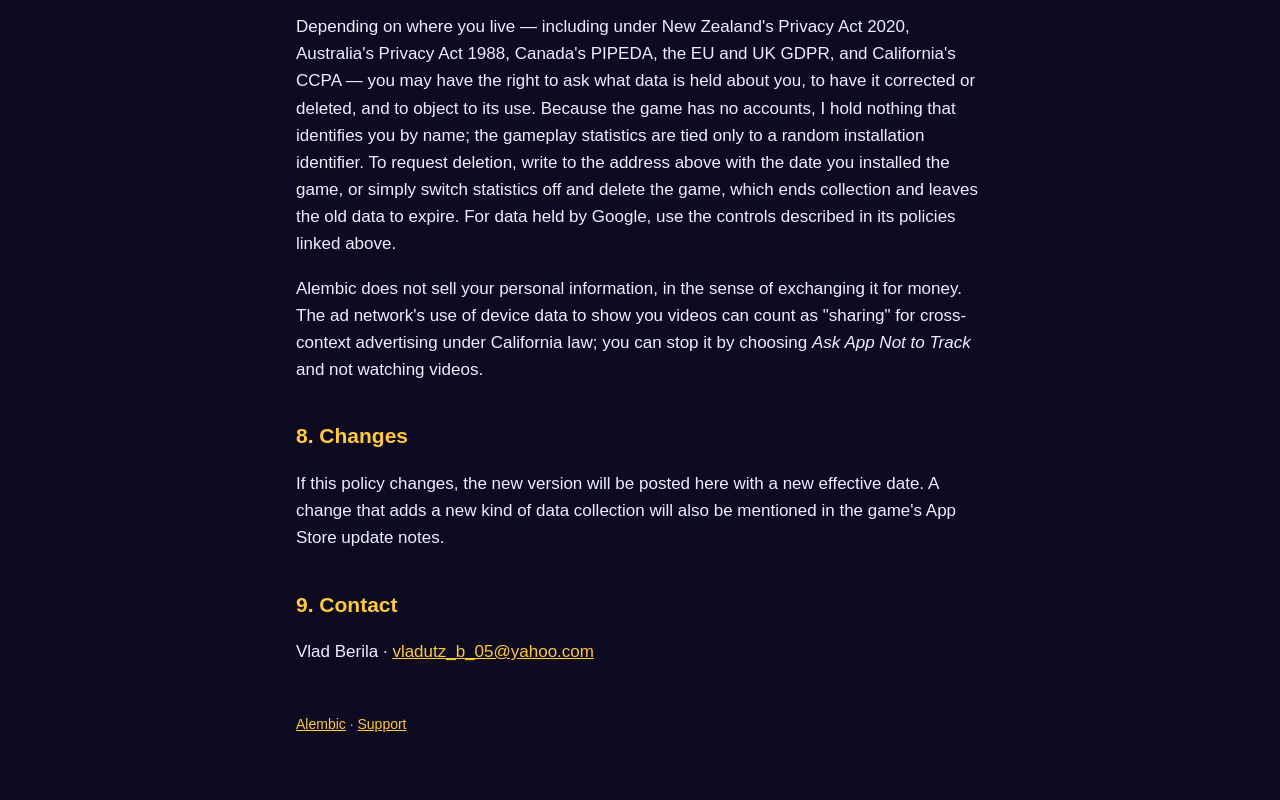
==== commit a09b3025: "Publish site from Alembic docs/ (f517f49)" ====
--- a/privacy.html
+++ b/privacy.html
@@ -19,7 +19,7 @@
   </header>
 
   <h1>Privacy policy</h1>
-  <p class="dim">Effective 4 October 2026</p>
+  <p class="dim">Effective 5 October 2026</p>
 
   <div class="panel">
     <p><strong>The short version.</strong> Alembic has no accounts and never
@@ -62,6 +62,14 @@
   <a href="https://firebase.google.com/support/privacy">Firebase's privacy
   information</a>. Individual event records are deleted after at most 14
   months.</p>
+
+  <h3>Crash reports</h3>
+  <p>If the game crashes, <strong>Firebase Crashlytics</strong> sends a crash
+  report: which part of the game's code was running, the device model, iOS
+  version, free memory and storage, and the same kind of random installation
+  identifier. It contains nothing you typed and nothing about you. It is used
+  only to find and fix the crash, and it is switched off together with the
+  gameplay statistics in <em>Settings → Share gameplay statistics</em>.</p>
 
   <h2>3. Optional videos (advertising)</h2>
   <p>Alembic shows no banner ads and no ads between levels. You can choose to
@@ -107,6 +115,9 @@
     <tr><td>Gameplay events, installation ID, device model, region</td>
         <td>Google (Firebase)</td><td>Improving the game</td>
         <td>Yes — Settings → Share gameplay statistics</td></tr>
+    <tr><td>Crash reports, installation ID, device model</td>
+        <td>Google (Firebase Crashlytics)</td><td>Fixing crashes</td>
+        <td>Yes — the same switch</td></tr>
     <tr><td>Device information, IP address, IDFV, video interactions</td>
         <td>Google AdMob</td><td>Showing and measuring optional
         videos, fraud prevention</td><td>Don't watch videos; the SDK still
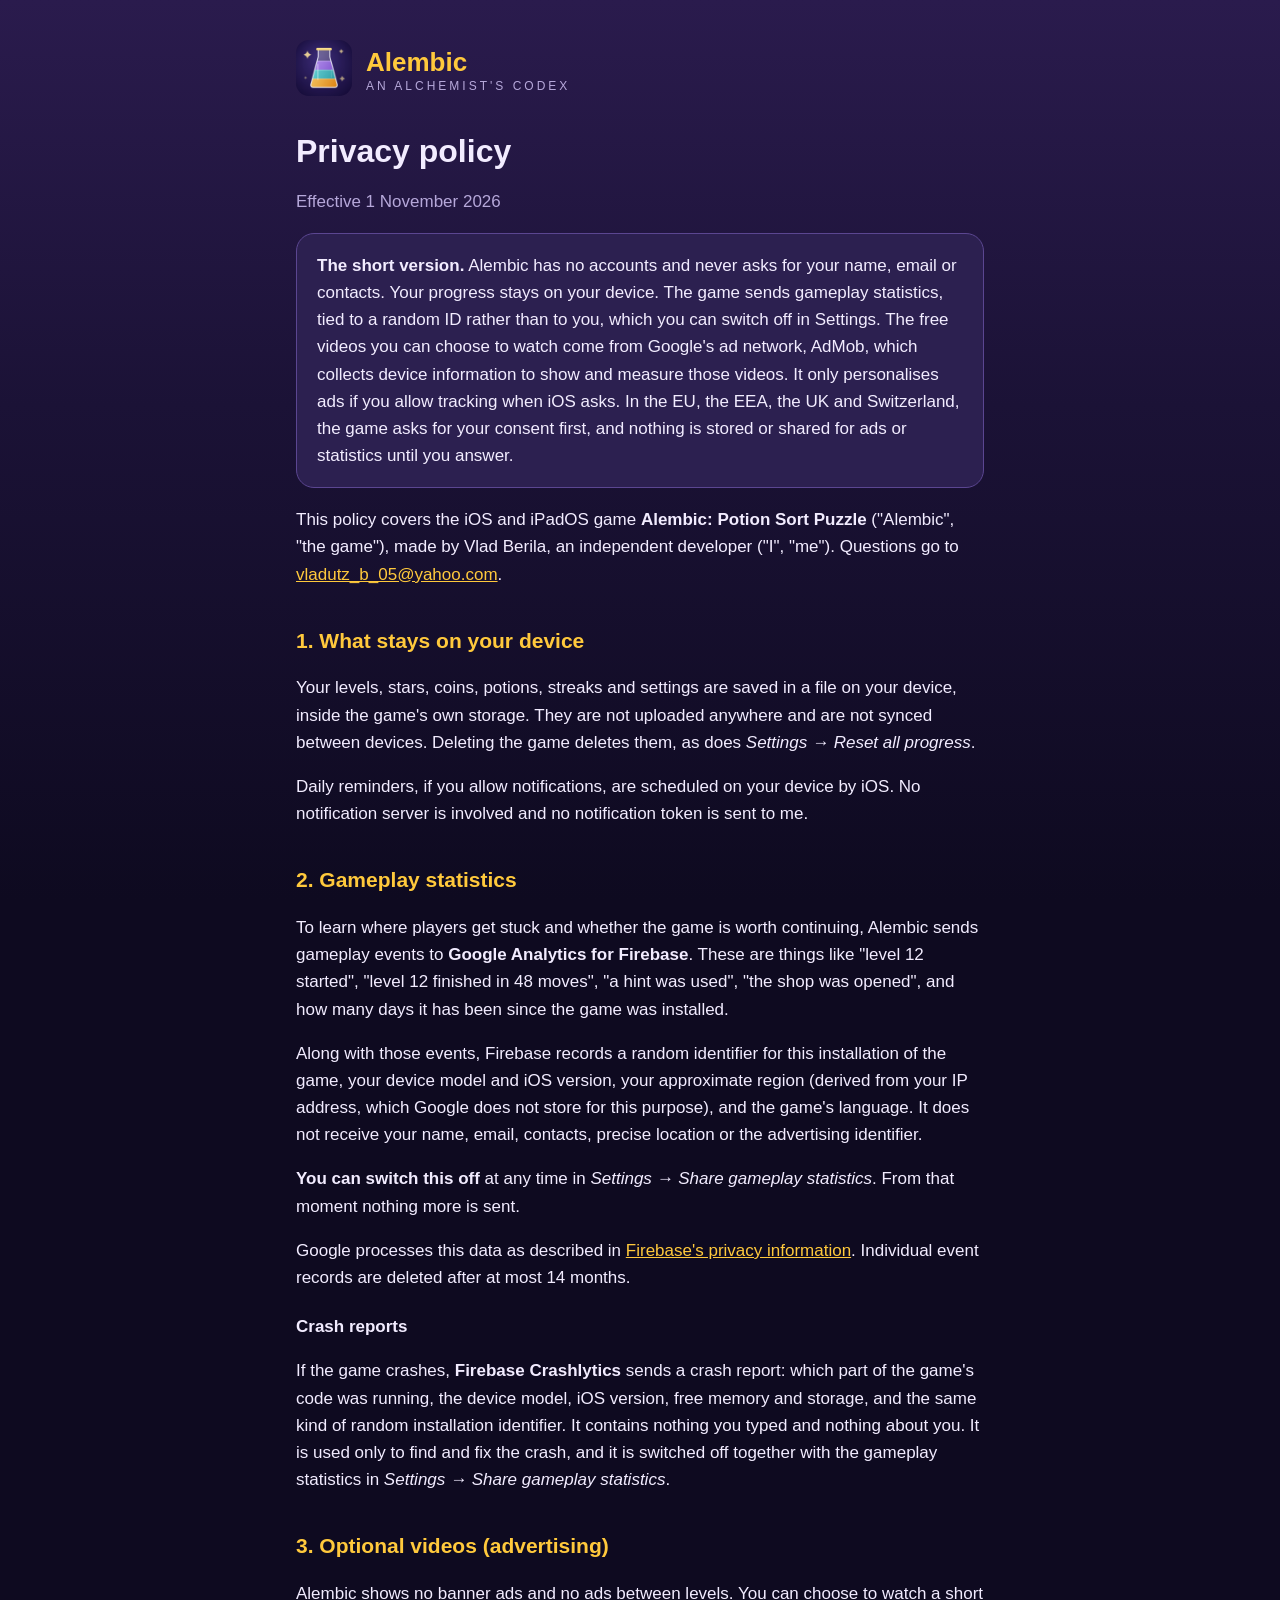
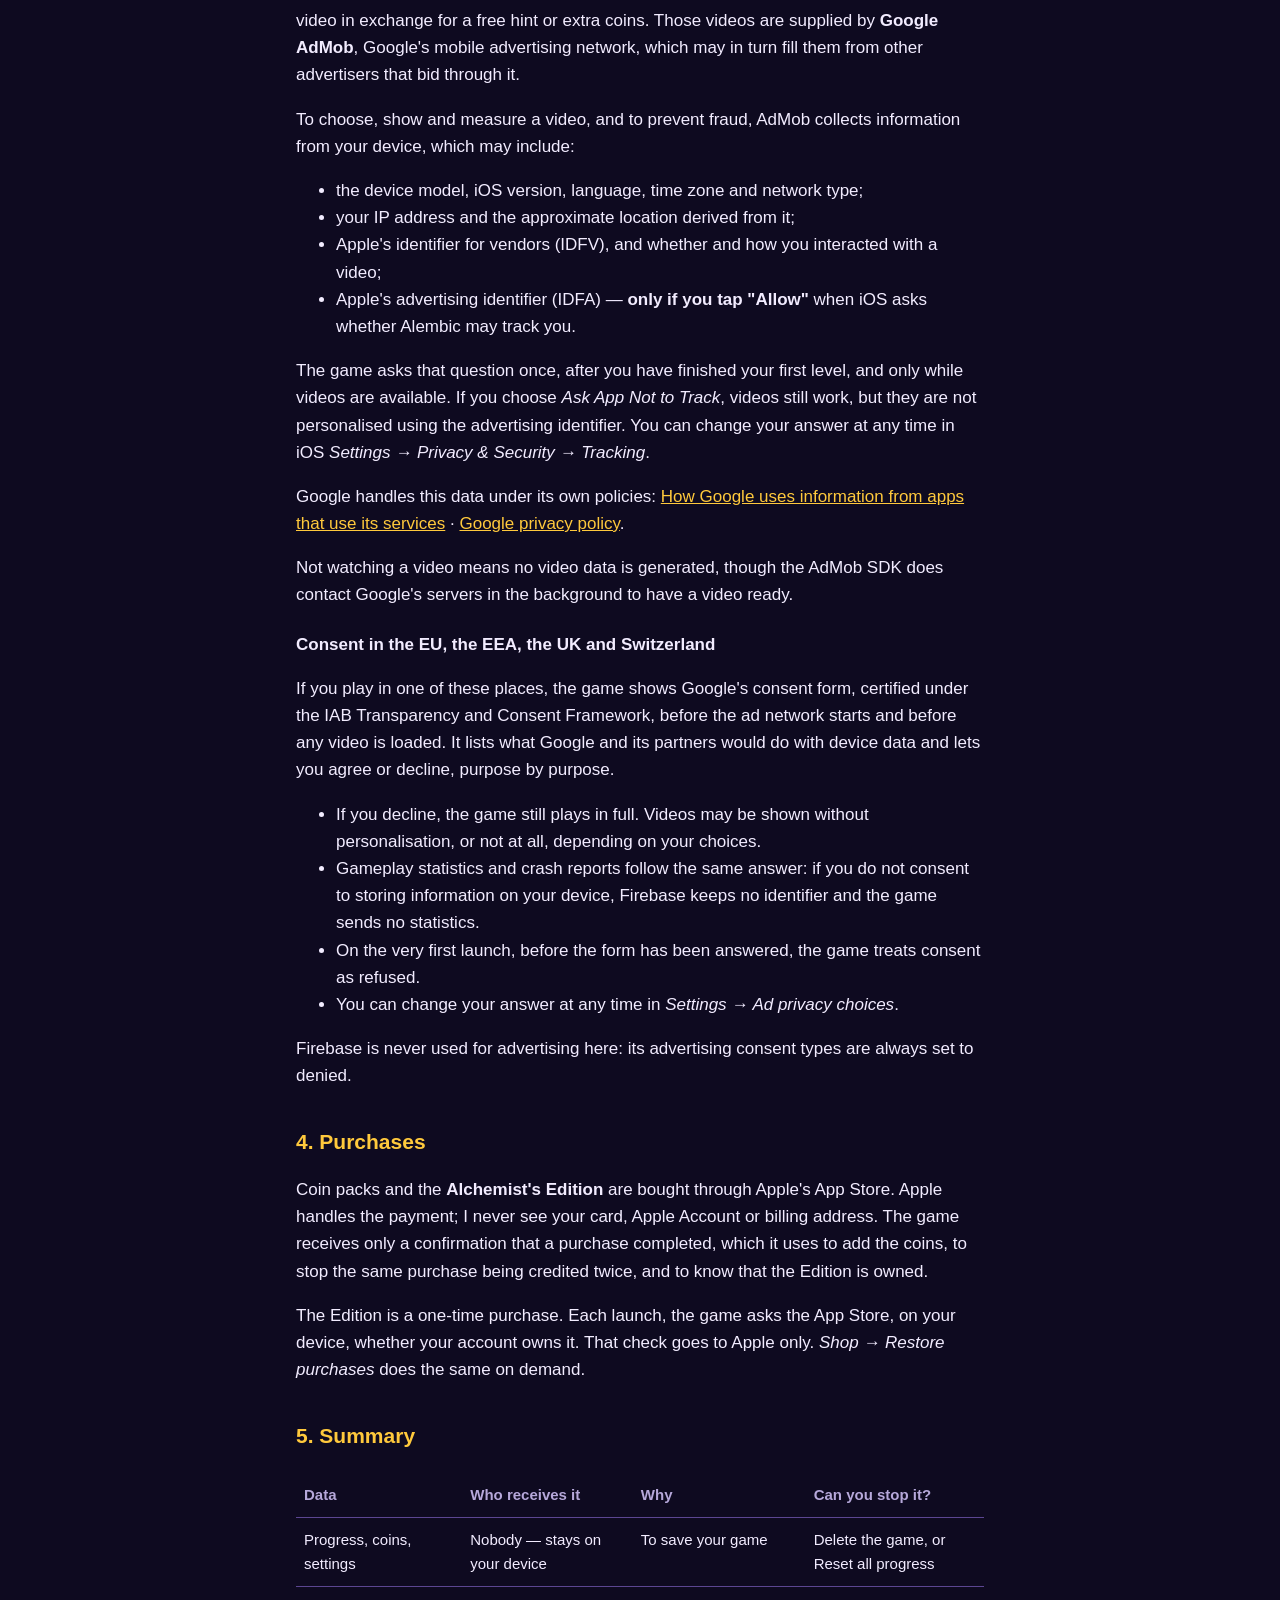
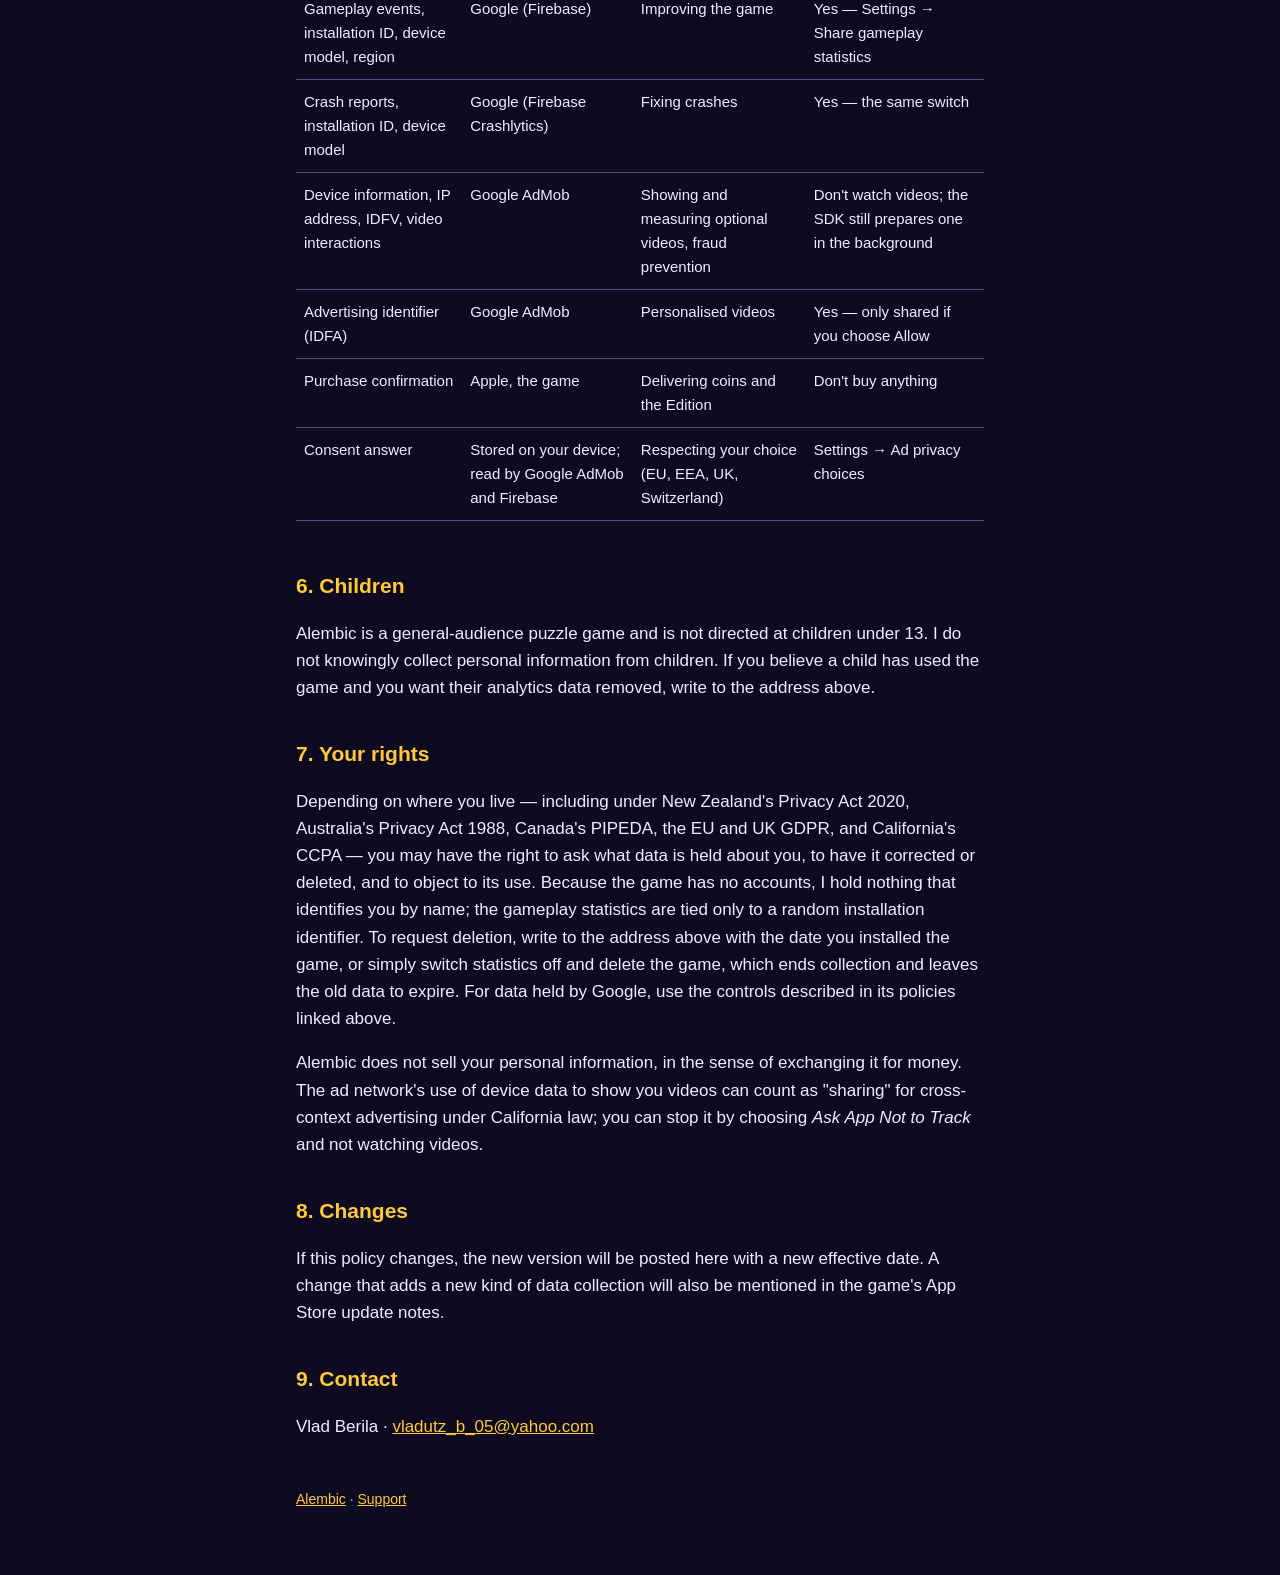
==== commit 1cf3f814: "Publish site from Alembic docs/ (a431c63)" ====
--- a/privacy.html
+++ b/privacy.html
@@ -19,7 +19,7 @@
   </header>
 
   <h1>Privacy policy</h1>
-  <p class="dim">Effective 5 October 2026</p>
+  <p class="dim">Effective 1 November 2026</p>
 
   <div class="panel">
     <p><strong>The short version.</strong> Alembic has no accounts and never
@@ -28,7 +28,9 @@
     you, which you can switch off in Settings. The free videos you can choose
     to watch come from Google's ad network, AdMob, which collects device
     information to show and measure those videos. It only personalises ads if
-    you allow tracking when iOS asks.</p>
+    you allow tracking when iOS asks. In the EU, the EEA, the UK and
+    Switzerland, the game asks for your consent first, and nothing is stored
+    or shared for ads or statistics until you answer.</p>
   </div>
 
   <p>This policy covers the iOS and iPadOS game <strong>Alembic: Potion Sort
@@ -100,11 +102,35 @@
   SDK does contact Google's servers in the background to have a video
   ready.</p>
 
+  <h3>Consent in the EU, the EEA, the UK and Switzerland</h3>
+  <p>If you play in one of these places, the game shows Google's consent
+  form, certified under the IAB Transparency and Consent Framework, before
+  the ad network starts and before any video is loaded. It lists what Google
+  and its partners would do with device data and lets you agree or decline,
+  purpose by purpose.</p>
+  <ul>
+    <li>If you decline, the game still plays in full. Videos may be shown
+      without personalisation, or not at all, depending on your choices.</li>
+    <li>Gameplay statistics and crash reports follow the same answer: if you
+      do not consent to storing information on your device, Firebase keeps no
+      identifier and the game sends no statistics.</li>
+    <li>On the very first launch, before the form has been answered, the game
+      treats consent as refused.</li>
+    <li>You can change your answer at any time in <em>Settings → Ad privacy
+      choices</em>.</li>
+  </ul>
+  <p>Firebase is never used for advertising here: its advertising consent
+  types are always set to denied.</p>
+
   <h2>4. Purchases</h2>
-  <p>Coin packs are bought through Apple's App Store. Apple handles the
-  payment; I never see your card, Apple ID or billing address. The game
-  receives only a confirmation that a purchase completed, which it uses to add
-  the coins and to stop the same purchase being credited twice.</p>
+  <p>Coin packs and the <strong>Alchemist's Edition</strong> are bought
+  through Apple's App Store. Apple handles the payment; I never see your card,
+  Apple Account or billing address. The game receives only a confirmation that
+  a purchase completed, which it uses to add the coins, to stop the same
+  purchase being credited twice, and to know that the Edition is owned.</p>
+  <p>The Edition is a one-time purchase. Each launch, the game asks the App
+  Store, on your device, whether your account owns it. That check goes to
+  Apple only. <em>Shop → Restore purchases</em> does the same on demand.</p>
 
   <h2>5. Summary</h2>
   <div class="table-wrap">
@@ -125,7 +151,10 @@
     <tr><td>Advertising identifier (IDFA)</td><td>Google AdMob</td>
         <td>Personalised videos</td><td>Yes — only shared if you choose Allow</td></tr>
     <tr><td>Purchase confirmation</td><td>Apple, the game</td>
-        <td>Delivering coins</td><td>Don't buy coins</td></tr>
+        <td>Delivering coins and the Edition</td><td>Don't buy anything</td></tr>
+    <tr><td>Consent answer</td><td>Stored on your device; read by Google AdMob
+        and Firebase</td><td>Respecting your choice (EU, EEA, UK,
+        Switzerland)</td><td>Settings → Ad privacy choices</td></tr>
   </table>
   </div>
 
